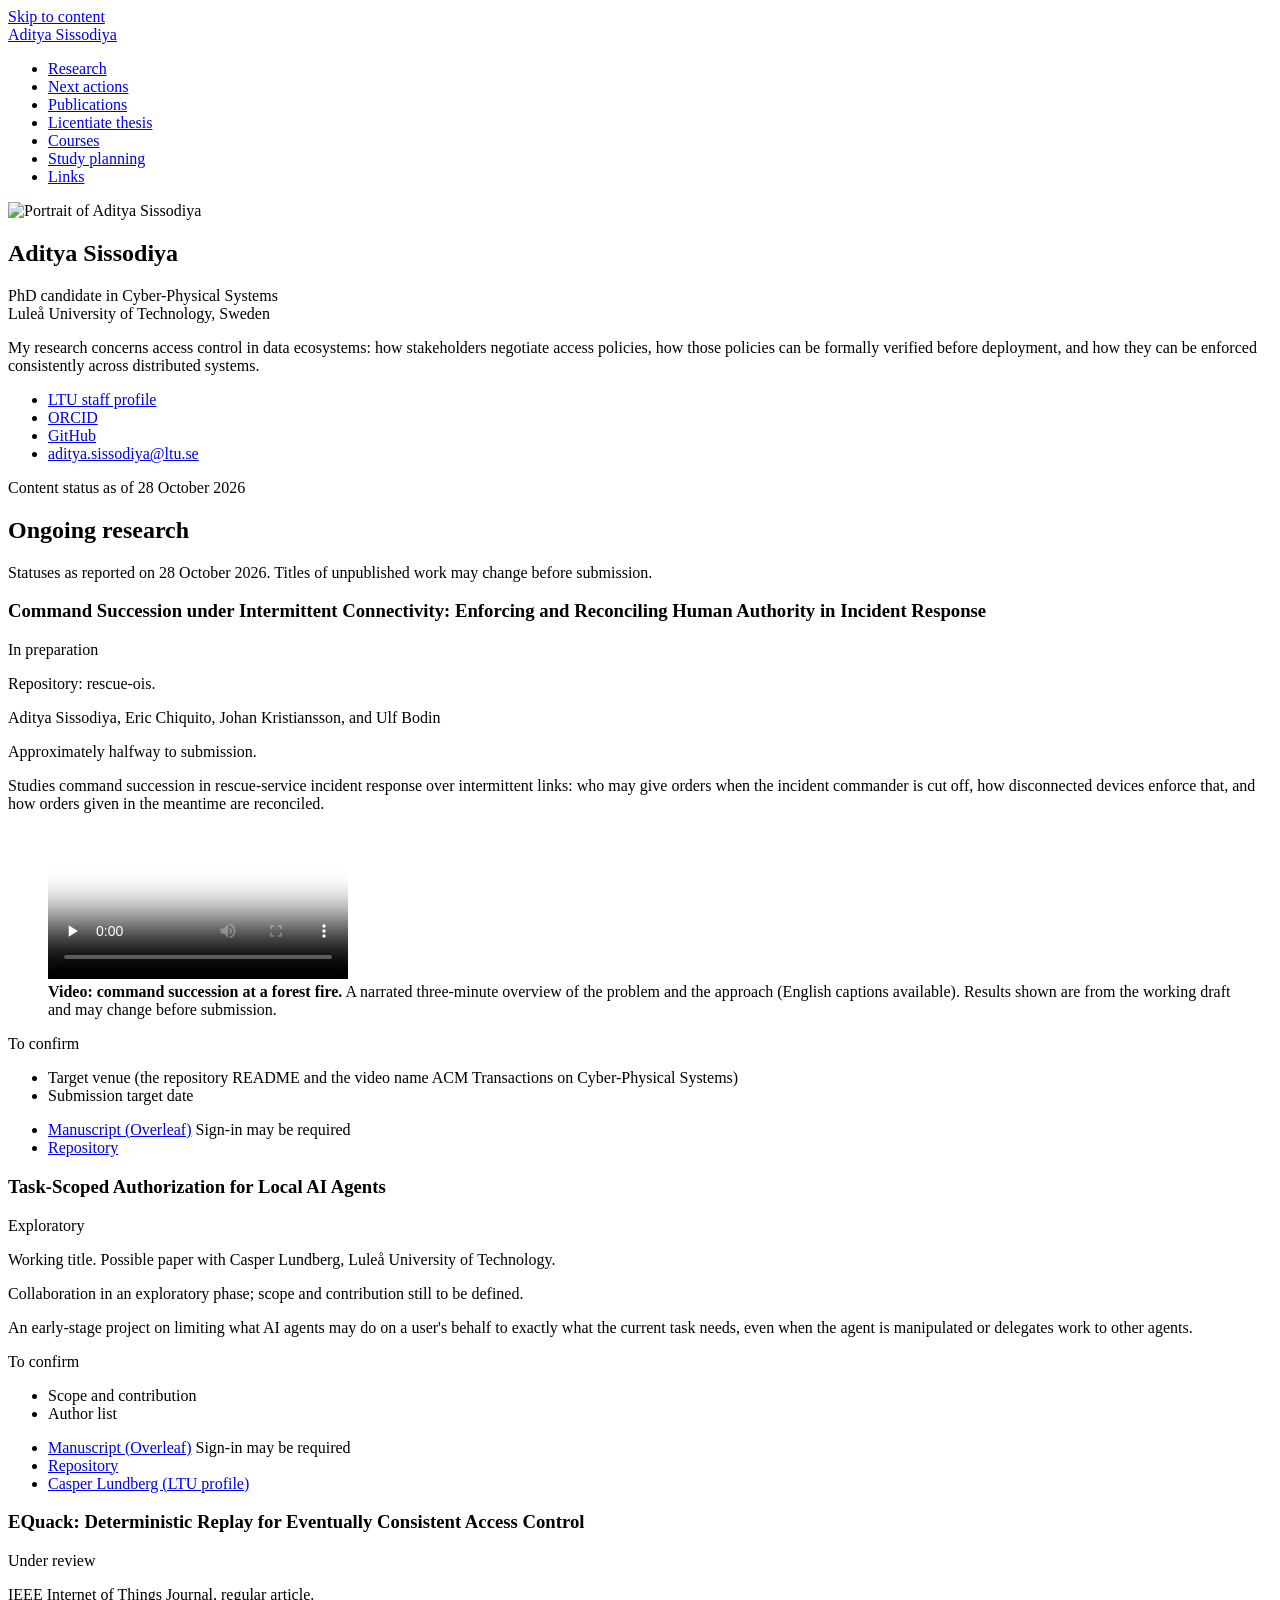
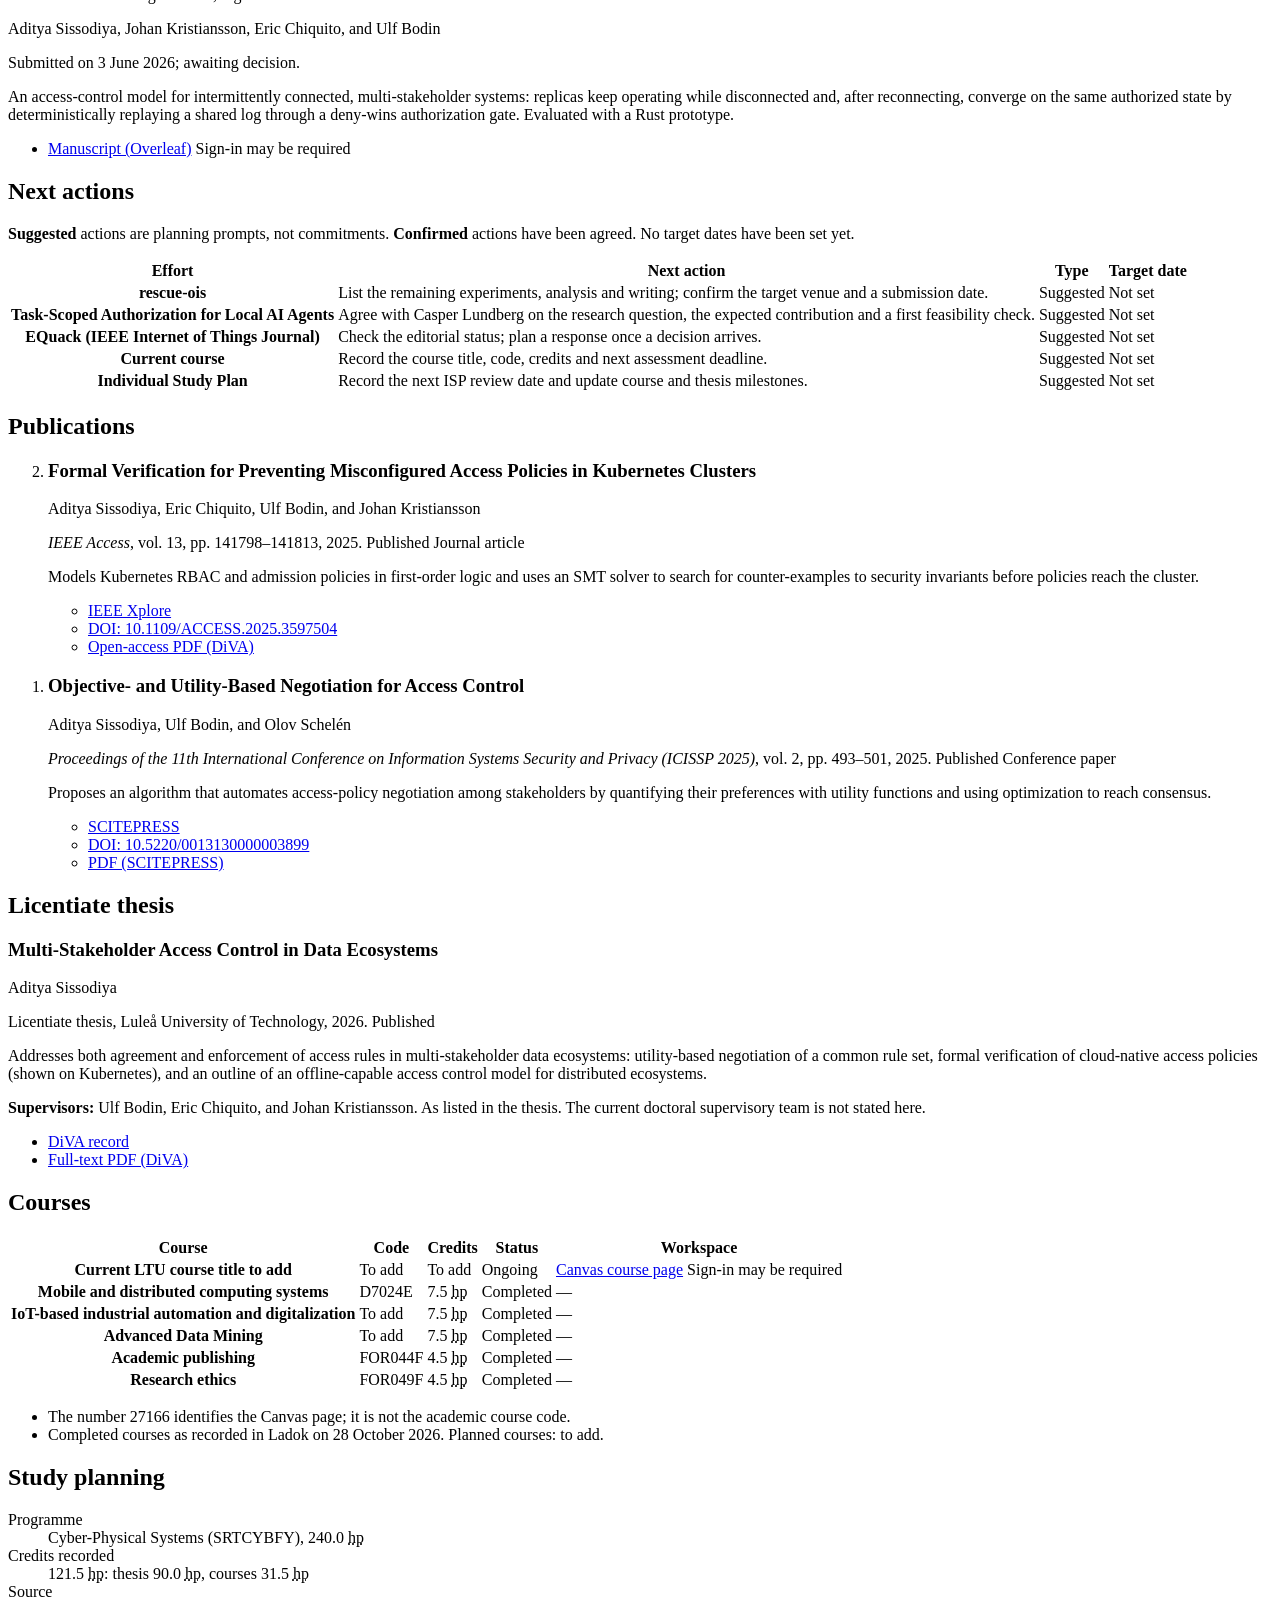
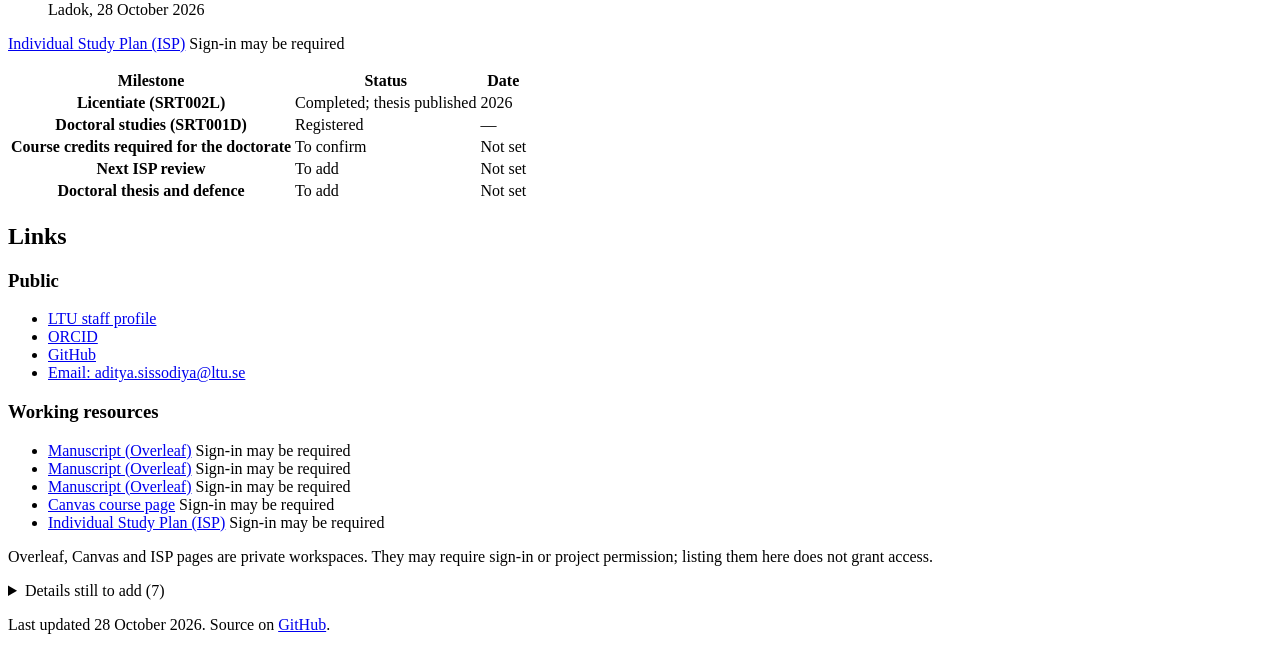
==== index.html @ c617146c "Deploy de7dc2c" ====
<!doctype html>
<html lang="en">
<head>
<meta charset="utf-8">
<meta name="viewport" content="width=device-width, initial-scale=1">
<title>Aditya Sissodiya</title>
<meta name="description" content="PhD research on access control in data ecosystems at Luleå University of Technology.">
<link rel="canonical" href="https://adityasissodiya.github.io/adityasissodiya/">
<meta property="og:title" content="Aditya Sissodiya">
<meta property="og:description" content="PhD research on access control in data ecosystems at Luleå University of Technology.">
<meta property="og:url" content="https://adityasissodiya.github.io/adityasissodiya/">
<meta property="og:type" content="profile">
<meta property="og:image" content="https://adityasissodiya.github.io/adityasissodiya/assets/aditya.jpg">
<link rel="icon" href="data:image/svg+xml,%3Csvg xmlns='http://www.w3.org/2000/svg' viewBox='0 0 32 32'%3E%3Crect width='32' height='32' rx='6' fill='%231f4e79'/%3E%3Ctext x='16' y='22' font-family='Georgia,serif' font-size='16' fill='white' text-anchor='middle'%3EAS%3C/text%3E%3C/svg%3E">
<link rel="stylesheet" href="/adityasissodiya/assets/style.css">
</head>
<body>
<a class="skip" href="#main">Skip to content</a>
<header class="site-header">
  <div class="wrap">
    <a class="brand" href="/adityasissodiya/">Aditya Sissodiya</a>
    <nav aria-label="Sections"><ul><li><a href="/adityasissodiya/#research">Research</a></li><li><a href="/adityasissodiya/#next-actions">Next actions</a></li><li><a href="/adityasissodiya/#publications">Publications</a></li><li><a href="/adityasissodiya/#thesis">Licentiate thesis</a></li><li><a href="/adityasissodiya/#courses">Courses</a></li><li><a href="/adityasissodiya/#study-planning">Study planning</a></li><li><a href="/adityasissodiya/#links">Links</a></li></ul></nav>
  </div>
</header>
<main id="main" class="wrap" tabindex="-1">

<section class="profile" aria-labelledby="name">
  <img class="portrait" src="/adityasissodiya/assets/aditya.jpg" alt="Portrait of Aditya Sissodiya" width="480" height="480">
  <div class="profile-text">
  <h1 id="name">Aditya Sissodiya</h1>
  <p class="role">PhD candidate in Cyber-Physical Systems<br>Luleå University of Technology, Sweden</p>
  <p class="lede">My research concerns access control in data ecosystems: how stakeholders negotiate access policies, how those policies can be formally verified before deployment, and how they can be enforced consistently across distributed systems.</p>
  <ul class="profile-links"><li><a href="https://www.ltu.se/en/staff/a/aditya-sissodiya" rel="noopener">LTU staff profile</a></li><li><a href="https://orcid.org/0009-0009-9695-2308" rel="noopener">ORCID</a></li><li><a href="https://github.com/adityasissodiya" rel="noopener">GitHub</a></li><li><a href="mailto:aditya.sissodiya@ltu.se">aditya.sissodiya@ltu.se</a></li></ul>
  <p class="updated">Content status as of <time datetime="2026-10-28">28 October 2026</time></p>
  </div>
</section>
<section id="research" aria-labelledby="research-h">
  <h2 id="research-h">Ongoing research</h2>
  <p class="section-note">Statuses as reported on 28 October 2026. Titles of unpublished work may change before submission.</p>
  <div class="cards">
  <article class="card card-wide">
    <div class="card-head">
      <h3>Command Succession under Intermittent Connectivity: Enforcing and Reconciling Human Authority in Incident Response</h3>
      <span class="status status-preparation">In preparation</span>
    </div>
    <p class="meta">Repository: rescue-ois.</p>
    <p class="authors">Aditya Sissodiya, Eric Chiquito, Johan Kristiansson, and Ulf Bodin</p>
    <p>Approximately halfway to submission.</p>
    <p>Studies command succession in rescue-service incident response over intermittent links: who may give orders when the incident commander is cut off, how disconnected devices enforce that, and how orders given in the meantime are reconciled.</p>
    
    <figure class="video">
      <video controls preload="none" playsinline poster="/adityasissodiya/assets/video/command-succession-poster.jpg" aria-label="Video: command succession at a forest fire">
        <source src="/adityasissodiya/assets/video/command-succession.mp4" type="video/mp4">
        <track kind="captions" src="/adityasissodiya/assets/video/command-succession.en.vtt" srclang="en" label="English">
        <a href="/adityasissodiya/assets/video/command-succession.mp4">Download the video (MP4)</a>
      </video>
      <figcaption><strong>Video: command succession at a forest fire.</strong> A narrated three-minute overview of the problem and the approach (English captions available). Results shown are from the working draft and may change before submission.</figcaption>
    </figure>
    <div class="to-confirm"><p class="small-heading">To confirm</p><ul><li>Target venue (the repository README and the video name ACM Transactions on Cyber-Physical Systems)</li><li>Submission target date</li></ul></div>
    <ul class="links"><li><a href="https://www.overleaf.com/project/6ae06464e4b8980fcb502764" rel="noopener">Manuscript (Overleaf)</a> <span class="access">Sign-in may be required</span></li><li><a href="https://github.com/adityasissodiya/rescue-ois" rel="noopener">Repository</a></li></ul>
  </article>
  <article class="card">
    <div class="card-head">
      <h3>Task-Scoped Authorization for Local AI Agents</h3>
      <span class="status status-exploratory">Exploratory</span>
    </div>
    <p class="meta">Working title. Possible paper with Casper Lundberg, Luleå University of Technology.</p>
    
    <p>Collaboration in an exploratory phase; scope and contribution still to be defined.</p>
    <p>An early-stage project on limiting what AI agents may do on a user&#x27;s behalf to exactly what the current task needs, even when the agent is manipulated or delegates work to other agents.</p>
    
    <div class="to-confirm"><p class="small-heading">To confirm</p><ul><li>Scope and contribution</li><li>Author list</li></ul></div>
    <ul class="links"><li><a href="https://www.overleaf.com/project/6ae21acd32ebf99439df3204" rel="noopener">Manuscript (Overleaf)</a> <span class="access">Sign-in may be required</span></li><li><a href="https://github.com/adityasissodiya/agentsAndAccessControl" rel="noopener">Repository</a></li><li><a href="https://www.ltu.se/en/staff/c/casper-lundberg" rel="noopener">Casper Lundberg (LTU profile)</a></li></ul>
  </article>
  <article class="card">
    <div class="card-head">
      <h3>EQuack: Deterministic Replay for Eventually Consistent Access Control</h3>
      <span class="status status-review">Under review</span>
    </div>
    <p class="meta">IEEE Internet of Things Journal, regular article.</p>
    <p class="authors">Aditya Sissodiya, Johan Kristiansson, Eric Chiquito, and Ulf Bodin</p>
    <p>Submitted on 3 June 2026; awaiting decision.</p>
    <p>An access-control model for intermittently connected, multi-stakeholder systems: replicas keep operating while disconnected and, after reconnecting, converge on the same authorized state by deterministically replaying a shared log through a deny-wins authorization gate. Evaluated with a Rust prototype.</p>
    
    
    <ul class="links"><li><a href="https://www.overleaf.com/project/69b3cbba0af437217d33f8dd" rel="noopener">Manuscript (Overleaf)</a> <span class="access">Sign-in may be required</span></li></ul>
  </article>
  </div>
</section>
<section id="next-actions" aria-labelledby="actions-h">
  <h2 id="actions-h">Next actions</h2>
  <p class="section-note"><strong>Suggested</strong> actions are planning prompts, not commitments. <strong>Confirmed</strong> actions have been agreed. No target dates have been set yet.</p>
  <div class="table-wrap">
  <table class="stack">
    <thead><tr><th scope="col">Effort</th><th scope="col">Next action</th><th scope="col">Type</th><th scope="col">Target date</th></tr></thead>
    <tbody>
      <tr>
        <th scope="row" data-label="Effort">rescue-ois</th>
        <td data-label="Next action">List the remaining experiments, analysis and writing; confirm the target venue and a submission date.</td>
        <td data-label="Type"><span class="kind kind-suggested">Suggested</span></td>
        <td data-label="Target date"><span class="unknown">Not set</span></td>
      </tr>
      <tr>
        <th scope="row" data-label="Effort">Task-Scoped Authorization for Local AI Agents</th>
        <td data-label="Next action">Agree with Casper Lundberg on the research question, the expected contribution and a first feasibility check.</td>
        <td data-label="Type"><span class="kind kind-suggested">Suggested</span></td>
        <td data-label="Target date"><span class="unknown">Not set</span></td>
      </tr>
      <tr>
        <th scope="row" data-label="Effort">EQuack (IEEE Internet of Things Journal)</th>
        <td data-label="Next action">Check the editorial status; plan a response once a decision arrives.</td>
        <td data-label="Type"><span class="kind kind-suggested">Suggested</span></td>
        <td data-label="Target date"><span class="unknown">Not set</span></td>
      </tr>
      <tr>
        <th scope="row" data-label="Effort">Current course</th>
        <td data-label="Next action">Record the course title, code, credits and next assessment deadline.</td>
        <td data-label="Type"><span class="kind kind-suggested">Suggested</span></td>
        <td data-label="Target date"><span class="unknown">Not set</span></td>
      </tr>
      <tr>
        <th scope="row" data-label="Effort">Individual Study Plan</th>
        <td data-label="Next action">Record the next ISP review date and update course and thesis milestones.</td>
        <td data-label="Type"><span class="kind kind-suggested">Suggested</span></td>
        <td data-label="Target date"><span class="unknown">Not set</span></td>
      </tr>
    </tbody>
  </table>
  </div>
</section>
<section id="publications" aria-labelledby="pubs-h">
  <h2 id="pubs-h">Publications</h2>
  <ol class="pubs" reversed>
  <li class="pub">
    <h3>Formal Verification for Preventing Misconfigured Access Policies in Kubernetes Clusters</h3>
    <p class="authors">Aditya Sissodiya, Eric Chiquito, Ulf Bodin, and Johan Kristiansson</p>
    <p class="venue"><cite>IEEE Access</cite>, vol. 13, pp. 141798–141813, 2025.
      <span class="status status-published">Published</span> <span class="meta">Journal article</span></p>
    <p>Models Kubernetes RBAC and admission policies in first-order logic and uses an SMT solver to search for counter-examples to security invariants before policies reach the cluster.</p>
    <ul class="links"><li><a href="https://ieeexplore.ieee.org/document/11122676" rel="noopener">IEEE Xplore</a></li><li><a href="https://doi.org/10.1109/ACCESS.2025.3597504" rel="noopener">DOI: 10.1109/ACCESS.2025.3597504</a></li><li><a href="https://ltu.diva-portal.org/smash/get/diva2%3A1991066/FULLTEXT01.pdf" rel="noopener">Open-access PDF (DiVA)</a></li></ul>
  </li>
  <li class="pub">
    <h3>Objective- and Utility-Based Negotiation for Access Control</h3>
    <p class="authors">Aditya Sissodiya, Ulf Bodin, and Olov Schelén</p>
    <p class="venue"><cite>Proceedings of the 11th International Conference on Information Systems Security and Privacy (ICISSP 2025)</cite>, vol. 2, pp. 493–501, 2025.
      <span class="status status-published">Published</span> <span class="meta">Conference paper</span></p>
    <p>Proposes an algorithm that automates access-policy negotiation among stakeholders by quantifying their preferences with utility functions and using optimization to reach consensus.</p>
    <ul class="links"><li><a href="https://www.scitepress.org/Link.aspx?doi=10.5220/0013130000003899" rel="noopener">SCITEPRESS</a></li><li><a href="https://doi.org/10.5220/0013130000003899" rel="noopener">DOI: 10.5220/0013130000003899</a></li><li><a href="https://www.scitepress.org/Papers/2025/131300/131300.pdf" rel="noopener">PDF (SCITEPRESS)</a></li></ul>
  </li>
  </ol>
</section>
<section id="thesis" aria-labelledby="thesis-h">
  <h2 id="thesis-h">Licentiate thesis</h2>
  <article class="pub">
    <h3>Multi-Stakeholder Access Control in Data Ecosystems</h3>
    <p class="authors">Aditya Sissodiya</p>
    <p class="venue">Licentiate thesis, Luleå University of Technology, 2026.
      <span class="status status-published">Published</span></p>
    <p>Addresses both agreement and enforcement of access rules in multi-stakeholder data ecosystems: utility-based negotiation of a common rule set, formal verification of cloud-native access policies (shown on Kubernetes), and an outline of an offline-capable access control model for distributed ecosystems.</p>
    <p><strong>Supervisors:</strong> Ulf Bodin, Eric Chiquito, and Johan Kristiansson. <span class="meta">As listed in the thesis. The current doctoral supervisory team is not stated here.</span></p>
    <ul class="links"><li><a href="https://ltu.diva-portal.org/smash/record.jsf?pid=diva2%3A2020653" rel="noopener">DiVA record</a></li><li><a href="https://ltu.diva-portal.org/smash/get/diva2%3A2020653/FULLTEXT01.pdf" rel="noopener">Full-text PDF (DiVA)</a></li></ul>
  </article>
</section>
<section id="courses" aria-labelledby="courses-h">
  <h2 id="courses-h">Courses</h2>
  <div class="table-wrap">
  <table class="stack">
    <thead><tr><th scope="col">Course</th><th scope="col">Code</th><th scope="col">Credits</th><th scope="col">Status</th><th scope="col">Workspace</th></tr></thead>
    <tbody>
      <tr>
        <th scope="row" data-label="Course">Current LTU course <span class="unknown">title to add</span></th>
        <td data-label="Code"><span class="unknown">To add</span></td>
        <td data-label="Credits"><span class="unknown">To add</span></td>
        <td data-label="Status"><span class="status status-ongoing">Ongoing</span></td>
        <td data-label="Workspace"><a href="https://canvas.ltu.se/courses/27166" rel="noopener">Canvas course page</a> <span class="access">Sign-in may be required</span></td>
      </tr>
      <tr>
        <th scope="row" data-label="Course">Mobile and distributed computing systems</th>
        <td data-label="Code">D7024E</td>
        <td data-label="Credits">7.5&nbsp;<abbr title="higher education credits (1 hp = 1 ECTS credit)">hp</abbr></td>
        <td data-label="Status"><span class="status status-completed">Completed</span></td>
        <td data-label="Workspace" class="empty"><span class="meta">—</span></td>
      </tr>
      <tr>
        <th scope="row" data-label="Course">IoT-based industrial automation and digitalization</th>
        <td data-label="Code"><span class="unknown">To add</span></td>
        <td data-label="Credits">7.5&nbsp;<abbr title="higher education credits (1 hp = 1 ECTS credit)">hp</abbr></td>
        <td data-label="Status"><span class="status status-completed">Completed</span></td>
        <td data-label="Workspace" class="empty"><span class="meta">—</span></td>
      </tr>
      <tr>
        <th scope="row" data-label="Course">Advanced Data Mining</th>
        <td data-label="Code"><span class="unknown">To add</span></td>
        <td data-label="Credits">7.5&nbsp;<abbr title="higher education credits (1 hp = 1 ECTS credit)">hp</abbr></td>
        <td data-label="Status"><span class="status status-completed">Completed</span></td>
        <td data-label="Workspace" class="empty"><span class="meta">—</span></td>
      </tr>
      <tr>
        <th scope="row" data-label="Course">Academic publishing</th>
        <td data-label="Code">FOR044F</td>
        <td data-label="Credits">4.5&nbsp;<abbr title="higher education credits (1 hp = 1 ECTS credit)">hp</abbr></td>
        <td data-label="Status"><span class="status status-completed">Completed</span></td>
        <td data-label="Workspace" class="empty"><span class="meta">—</span></td>
      </tr>
      <tr>
        <th scope="row" data-label="Course">Research ethics</th>
        <td data-label="Code">FOR049F</td>
        <td data-label="Credits">4.5&nbsp;<abbr title="higher education credits (1 hp = 1 ECTS credit)">hp</abbr></td>
        <td data-label="Status"><span class="status status-completed">Completed</span></td>
        <td data-label="Workspace" class="empty"><span class="meta">—</span></td>
      </tr>
    </tbody>
  </table>
  </div>
  <ul class="notes"><li>The number 27166 identifies the Canvas page; it is not the academic course code.</li><li>Completed courses as recorded in Ladok on 28 October 2026. Planned courses: to add.</li></ul>
</section>
<section id="study-planning" aria-labelledby="study-h">
  <h2 id="study-h">Study planning</h2>
  <dl class="facts">
    <div><dt>Programme</dt><dd>Cyber-Physical Systems (SRTCYBFY), 240.0&nbsp;<abbr title="higher education credits (1 hp = 1 ECTS credit)">hp</abbr></dd></div>
    <div><dt>Credits recorded</dt><dd>121.5&nbsp;<abbr title="higher education credits (1 hp = 1 ECTS credit)">hp</abbr>: thesis 90.0&nbsp;<abbr title="higher education credits (1 hp = 1 ECTS credit)">hp</abbr>, courses 31.5&nbsp;<abbr title="higher education credits (1 hp = 1 ECTS credit)">hp</abbr></dd></div>
    <div><dt>Source</dt><dd>Ladok, 28 October 2026</dd></div>
  </dl>
  <p><a href="https://ltu-isp.ltu.se/isp/studyplan/studyPlan?i=10624" rel="noopener">Individual Study Plan (ISP)</a> <span class="access">Sign-in may be required</span></p>
  <div class="table-wrap">
  <table class="stack">
    <thead><tr><th scope="col">Milestone</th><th scope="col">Status</th><th scope="col">Date</th></tr></thead>
    <tbody>
      <tr>
        <th scope="row" data-label="Milestone">Licentiate (SRT002L)</th>
        <td data-label="Status">Completed; thesis published</td>
        <td data-label="Date">2026</td>
      </tr>
      <tr>
        <th scope="row" data-label="Milestone">Doctoral studies (SRT001D)</th>
        <td data-label="Status">Registered</td>
        <td data-label="Date"><span class="meta">—</span></td>
      </tr>
      <tr>
        <th scope="row" data-label="Milestone">Course credits required for the doctorate</th>
        <td data-label="Status"><span class="unknown">To confirm</span></td>
        <td data-label="Date"><span class="unknown">Not set</span></td>
      </tr>
      <tr>
        <th scope="row" data-label="Milestone">Next ISP review</th>
        <td data-label="Status"><span class="unknown">To add</span></td>
        <td data-label="Date"><span class="unknown">Not set</span></td>
      </tr>
      <tr>
        <th scope="row" data-label="Milestone">Doctoral thesis and defence</th>
        <td data-label="Status"><span class="unknown">To add</span></td>
        <td data-label="Date"><span class="unknown">Not set</span></td>
      </tr>
    </tbody>
  </table>
  </div>
</section>
<section id="links" aria-labelledby="links-h">
  <h2 id="links-h">Links</h2>
  <div class="two-col">
    <div>
      <h3>Public</h3>
      <ul class="links vertical"><li><a href="https://www.ltu.se/en/staff/a/aditya-sissodiya" rel="noopener">LTU staff profile</a></li><li><a href="https://orcid.org/0009-0009-9695-2308" rel="noopener">ORCID</a></li><li><a href="https://github.com/adityasissodiya" rel="noopener">GitHub</a></li><li><a href="mailto:aditya.sissodiya@ltu.se">Email: aditya.sissodiya@ltu.se</a></li></ul>
    </div>
    <div>
      <h3>Working resources</h3>
      <ul class="links vertical"><li><a href="https://www.overleaf.com/project/6ae06464e4b8980fcb502764" rel="noopener">Manuscript (Overleaf)</a> <span class="access">Sign-in may be required</span></li><li><a href="https://www.overleaf.com/project/6ae21acd32ebf99439df3204" rel="noopener">Manuscript (Overleaf)</a> <span class="access">Sign-in may be required</span></li><li><a href="https://www.overleaf.com/project/69b3cbba0af437217d33f8dd" rel="noopener">Manuscript (Overleaf)</a> <span class="access">Sign-in may be required</span></li><li><a href="https://canvas.ltu.se/courses/27166" rel="noopener">Canvas course page</a> <span class="access">Sign-in may be required</span></li><li><a href="https://ltu-isp.ltu.se/isp/studyplan/studyPlan?i=10624" rel="noopener">Individual Study Plan (ISP)</a> <span class="access">Sign-in may be required</span></li></ul>
      <p class="meta">Overleaf, Canvas and ISP pages are private workspaces. They may require sign-in or project permission; listing them here does not grant access.</p>
    </div>
  </div>
</section>
<details class="todo">
  <summary>Details still to add (7)</summary>
  <ul><li>Target venue and submission date for rescue-ois</li><li>Agreed scope and author list of the Task-Scoped Authorization paper</li><li>Current course: title, official code, credits, period and assessment deadlines</li><li>Course codes for IoT-based industrial automation and digitalization, and Advanced Data Mining</li><li>Planned courses, and the course credits required for the doctorate</li><li>Current doctoral supervisory team</li><li>Next ISP review date and doctoral thesis milestones</li></ul>
</details>
</main>
<footer class="site-footer">
  <div class="wrap">
    <p>Last updated <time datetime="2026-10-28">28 October 2026</time>.
    Source on <a href="https://github.com/adityasissodiya/adityasissodiya">GitHub</a>.</p>
  </div>
</footer>
</body>
</html>
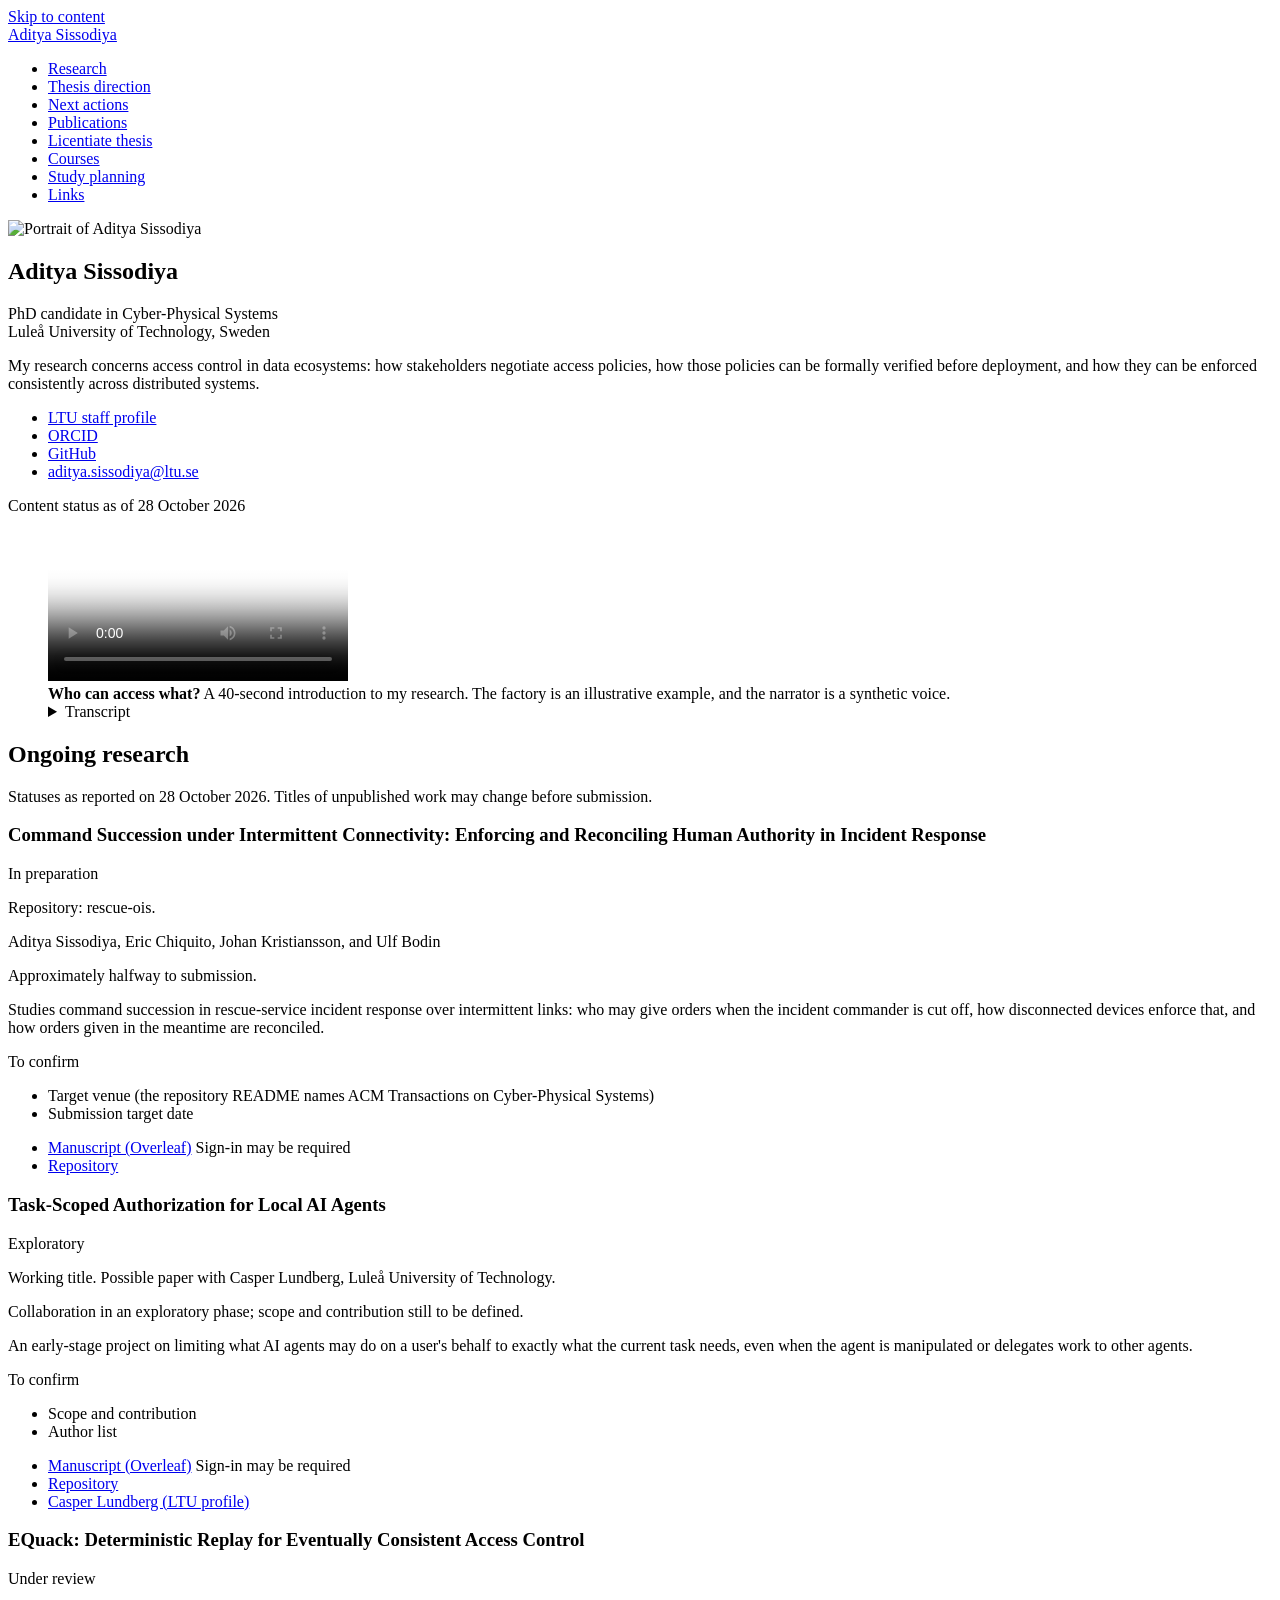
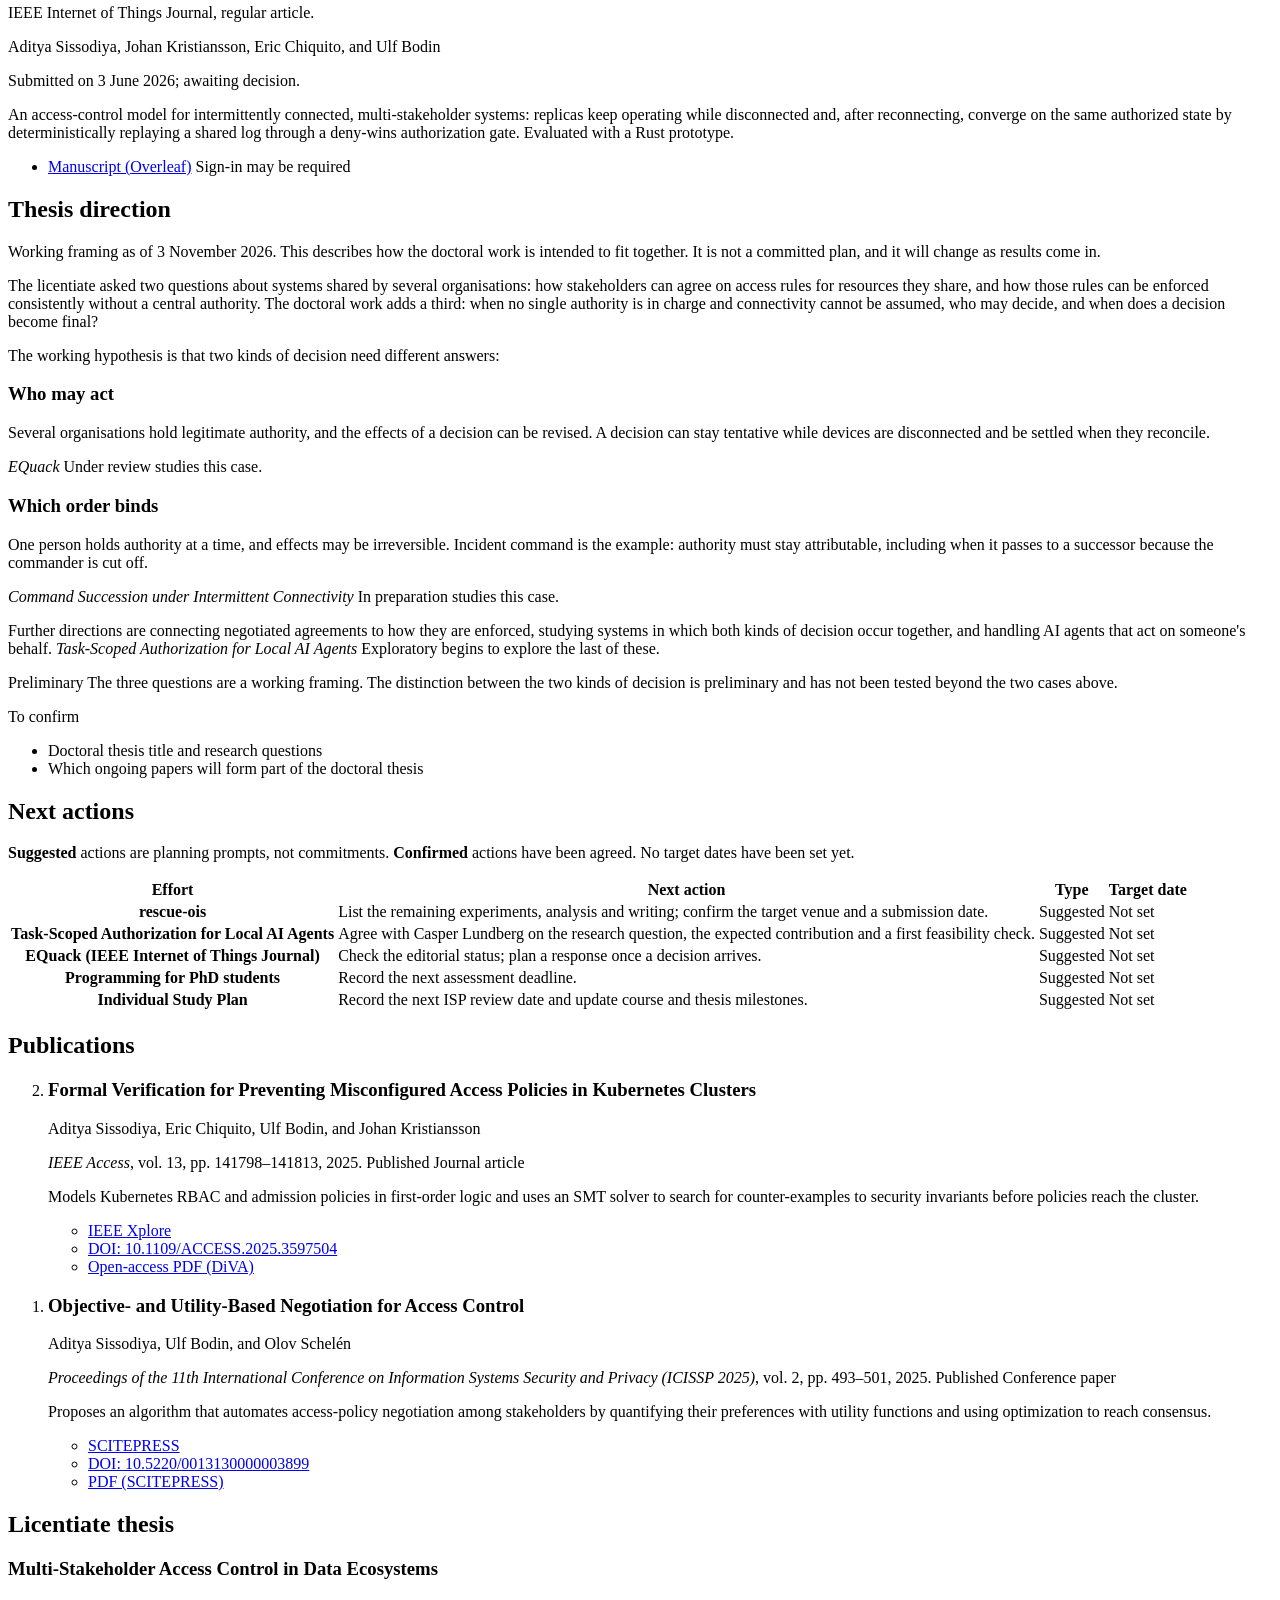
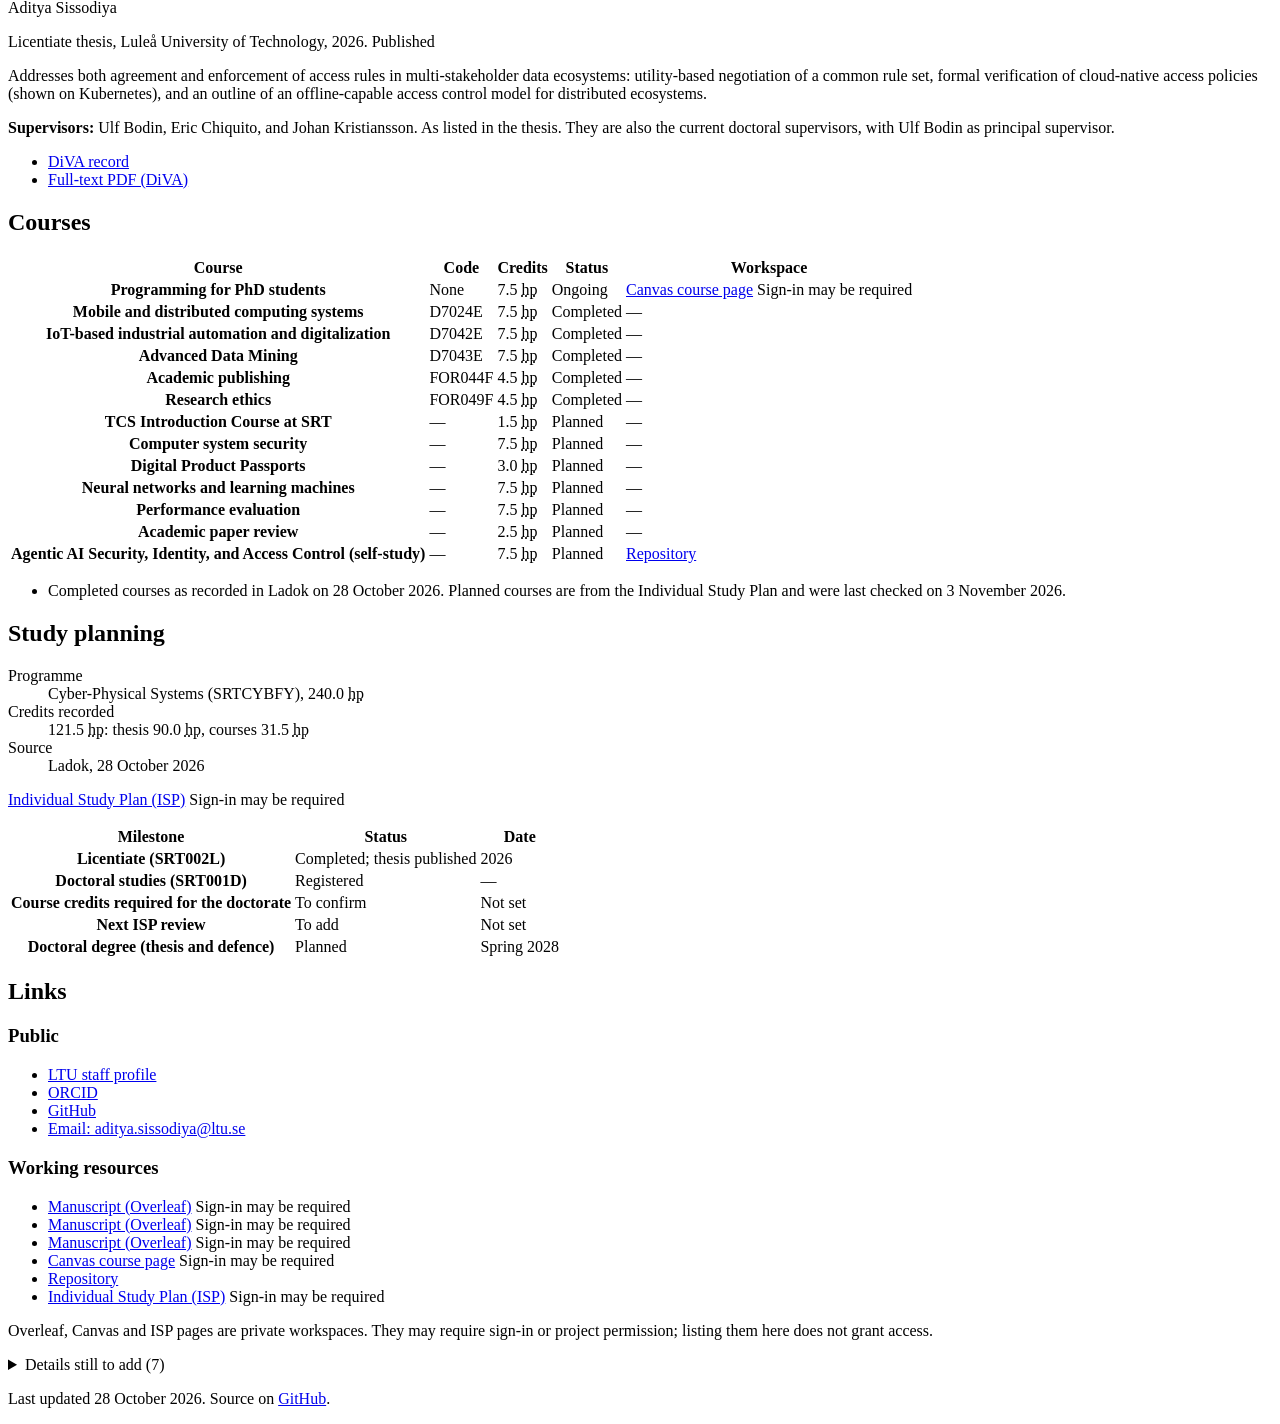
==== commit 1c6d0fb0: "Deploy d5b9ecc" ====
--- a/index.html
+++ b/index.html
@@ -19,12 +19,12 @@
 <header class="site-header">
   <div class="wrap">
     <a class="brand" href="/adityasissodiya/">Aditya Sissodiya</a>
-    <nav aria-label="Sections"><ul><li><a href="/adityasissodiya/#research">Research</a></li><li><a href="/adityasissodiya/#next-actions">Next actions</a></li><li><a href="/adityasissodiya/#publications">Publications</a></li><li><a href="/adityasissodiya/#thesis">Licentiate thesis</a></li><li><a href="/adityasissodiya/#courses">Courses</a></li><li><a href="/adityasissodiya/#study-planning">Study planning</a></li><li><a href="/adityasissodiya/#links">Links</a></li></ul></nav>
+    <nav aria-label="Sections"><ul><li><a href="/adityasissodiya/#research">Research</a></li><li><a href="/adityasissodiya/#thesis-direction">Thesis direction</a></li><li><a href="/adityasissodiya/#next-actions">Next actions</a></li><li><a href="/adityasissodiya/#publications">Publications</a></li><li><a href="/adityasissodiya/#thesis">Licentiate thesis</a></li><li><a href="/adityasissodiya/#courses">Courses</a></li><li><a href="/adityasissodiya/#study-planning">Study planning</a></li><li><a href="/adityasissodiya/#links">Links</a></li></ul></nav>
   </div>
 </header>
 <main id="main" class="wrap" tabindex="-1">
 
-<section class="profile" aria-labelledby="name">
+<section class="profile has-video" aria-labelledby="name">
   <img class="portrait" src="/adityasissodiya/assets/aditya.jpg" alt="Portrait of Aditya Sissodiya" width="480" height="480">
   <div class="profile-text">
   <h1 id="name">Aditya Sissodiya</h1>
@@ -33,12 +33,21 @@
   <ul class="profile-links"><li><a href="https://www.ltu.se/en/staff/a/aditya-sissodiya" rel="noopener">LTU staff profile</a></li><li><a href="https://orcid.org/0009-0009-9695-2308" rel="noopener">ORCID</a></li><li><a href="https://github.com/adityasissodiya" rel="noopener">GitHub</a></li><li><a href="mailto:aditya.sissodiya@ltu.se">aditya.sissodiya@ltu.se</a></li></ul>
   <p class="updated">Content status as of <time datetime="2026-10-28">28 October 2026</time></p>
   </div>
+  
+    <figure class="video">
+      <video controls preload="metadata" playsinline poster="/adityasissodiya/assets/video/site-landing-poster.jpg" aria-label="Who can access what?">
+        <source src="/adityasissodiya/assets/video/site-landing.mp4" type="video/mp4">
+        
+        <a href="/adityasissodiya/assets/video/site-landing.mp4">Download the video (MP4)</a>
+      </video>
+      <figcaption><strong>Who can access what?</strong> A 40-second introduction to my research. The factory is an illustrative example, and the narrator is a synthetic voice.<details><summary>Transcript</summary><p>Three companies share one machine&#x27;s data. Who can access what? A factory, a supplier and a maintenance firm must each agree. So they negotiate. Software scores what each wants and looks for a rule all three accept. But agreed does not mean safe. So verify it. Before it goes live, software searches for a way to break it. Then enforce it: now the computers must agree too. Some go offline and fall behind, but all must reach the same answer. Otherwise, one says yes and another says no. Negotiate the rule. Verify it. Enforce it the same way everywhere. That is access control in data ecosystems: who can access what, and how to keep it that way.</p></details></figcaption>
+    </figure>
 </section>
 <section id="research" aria-labelledby="research-h">
   <h2 id="research-h">Ongoing research</h2>
   <p class="section-note">Statuses as reported on 28 October 2026. Titles of unpublished work may change before submission.</p>
   <div class="cards">
-  <article class="card card-wide">
+  <article class="card">
     <div class="card-head">
       <h3>Command Succession under Intermittent Connectivity: Enforcing and Reconciling Human Authority in Incident Response</h3>
       <span class="status status-preparation">In preparation</span>
@@ -48,15 +57,7 @@
     <p>Approximately halfway to submission.</p>
     <p>Studies command succession in rescue-service incident response over intermittent links: who may give orders when the incident commander is cut off, how disconnected devices enforce that, and how orders given in the meantime are reconciled.</p>
     
-    <figure class="video">
-      <video controls preload="none" playsinline poster="/adityasissodiya/assets/video/command-succession-poster.jpg" aria-label="Video: command succession at a forest fire">
-        <source src="/adityasissodiya/assets/video/command-succession.mp4" type="video/mp4">
-        <track kind="captions" src="/adityasissodiya/assets/video/command-succession.en.vtt" srclang="en" label="English">
-        <a href="/adityasissodiya/assets/video/command-succession.mp4">Download the video (MP4)</a>
-      </video>
-      <figcaption><strong>Video: command succession at a forest fire.</strong> A narrated three-minute overview of the problem and the approach (English captions available). Results shown are from the working draft and may change before submission.</figcaption>
-    </figure>
-    <div class="to-confirm"><p class="small-heading">To confirm</p><ul><li>Target venue (the repository README and the video name ACM Transactions on Cyber-Physical Systems)</li><li>Submission target date</li></ul></div>
+    <div class="to-confirm"><p class="small-heading">To confirm</p><ul><li>Target venue (the repository README names ACM Transactions on Cyber-Physical Systems)</li><li>Submission target date</li></ul></div>
     <ul class="links"><li><a href="https://www.overleaf.com/project/6ae06464e4b8980fcb502764" rel="noopener">Manuscript (Overleaf)</a> <span class="access">Sign-in may be required</span></li><li><a href="https://github.com/adityasissodiya/rescue-ois" rel="noopener">Repository</a></li></ul>
   </article>
   <article class="card">
@@ -87,6 +88,27 @@
   </article>
   </div>
 </section>
+<section id="thesis-direction" class="direction" aria-labelledby="direction-h">
+  <h2 id="direction-h">Thesis direction</h2>
+  <p class="section-note">Working framing as of <time datetime="2026-11-03">3 November 2026</time>. This describes how the doctoral work is intended to fit together. It is not a committed plan, and it will change as results come in.</p>
+  <p>The licentiate asked two questions about systems shared by several organisations: how stakeholders can agree on access rules for resources they share, and how those rules can be enforced consistently without a central authority. The doctoral work adds a third: when no single authority is in charge and connectivity cannot be assumed, who may decide, and when does a decision become final?</p>
+  <p>The working hypothesis is that two kinds of decision need different answers:</p>
+  <div class="cards">
+    <article class="card">
+      <h3>Who may act</h3>
+      <p>Several organisations hold legitimate authority, and the effects of a decision can be revised. A decision can stay tentative while devices are disconnected and be settled when they reconcile.</p>
+      <p class="paper"><cite>EQuack</cite> <span class="status status-review">Under review</span> studies this case.</p>
+    </article>
+    <article class="card">
+      <h3>Which order binds</h3>
+      <p>One person holds authority at a time, and effects may be irreversible. Incident command is the example: authority must stay attributable, including when it passes to a successor because the commander is cut off.</p>
+      <p class="paper"><cite>Command Succession under Intermittent Connectivity</cite> <span class="status status-preparation">In preparation</span> studies this case.</p>
+    </article>
+  </div>
+  <p>Further directions are connecting negotiated agreements to how they are enforced, studying systems in which both kinds of decision occur together, and handling AI agents that act on someone&#x27;s behalf. <cite>Task-Scoped Authorization for Local AI Agents</cite> <span class="status status-exploratory">Exploratory</span> begins to explore the last of these.</p>
+  <p><span class="status status-exploratory">Preliminary</span> The three questions are a working framing. The distinction between the two kinds of decision is preliminary and has not been tested beyond the two cases above.</p>
+  <div class="to-confirm"><p class="small-heading">To confirm</p><ul><li>Doctoral thesis title and research questions</li><li>Which ongoing papers will form part of the doctoral thesis</li></ul></div>
+</section>
 <section id="next-actions" aria-labelledby="actions-h">
   <h2 id="actions-h">Next actions</h2>
   <p class="section-note"><strong>Suggested</strong> actions are planning prompts, not commitments. <strong>Confirmed</strong> actions have been agreed. No target dates have been set yet.</p>
@@ -113,8 +135,8 @@
         <td data-label="Target date"><span class="unknown">Not set</span></td>
       </tr>
       <tr>
-        <th scope="row" data-label="Effort">Current course</th>
-        <td data-label="Next action">Record the course title, code, credits and next assessment deadline.</td>
+        <th scope="row" data-label="Effort">Programming for PhD students</th>
+        <td data-label="Next action">Record the next assessment deadline.</td>
         <td data-label="Type"><span class="kind kind-suggested">Suggested</span></td>
         <td data-label="Target date"><span class="unknown">Not set</span></td>
       </tr>
@@ -157,7 +179,7 @@
     <p class="venue">Licentiate thesis, Luleå University of Technology, 2026.
       <span class="status status-published">Published</span></p>
     <p>Addresses both agreement and enforcement of access rules in multi-stakeholder data ecosystems: utility-based negotiation of a common rule set, formal verification of cloud-native access policies (shown on Kubernetes), and an outline of an offline-capable access control model for distributed ecosystems.</p>
-    <p><strong>Supervisors:</strong> Ulf Bodin, Eric Chiquito, and Johan Kristiansson. <span class="meta">As listed in the thesis. The current doctoral supervisory team is not stated here.</span></p>
+    <p><strong>Supervisors:</strong> Ulf Bodin, Eric Chiquito, and Johan Kristiansson. <span class="meta">As listed in the thesis. They are also the current doctoral supervisors, with Ulf Bodin as principal supervisor.</span></p>
     <ul class="links"><li><a href="https://ltu.diva-portal.org/smash/record.jsf?pid=diva2%3A2020653" rel="noopener">DiVA record</a></li><li><a href="https://ltu.diva-portal.org/smash/get/diva2%3A2020653/FULLTEXT01.pdf" rel="noopener">Full-text PDF (DiVA)</a></li></ul>
   </article>
 </section>
@@ -168,9 +190,9 @@
     <thead><tr><th scope="col">Course</th><th scope="col">Code</th><th scope="col">Credits</th><th scope="col">Status</th><th scope="col">Workspace</th></tr></thead>
     <tbody>
       <tr>
-        <th scope="row" data-label="Course">Current LTU course <span class="unknown">title to add</span></th>
-        <td data-label="Code"><span class="unknown">To add</span></td>
-        <td data-label="Credits"><span class="unknown">To add</span></td>
+        <th scope="row" data-label="Course">Programming for PhD students</th>
+        <td data-label="Code">None</td>
+        <td data-label="Credits">7.5&nbsp;<abbr title="higher education credits (1 hp = 1 ECTS credit)">hp</abbr></td>
         <td data-label="Status"><span class="status status-ongoing">Ongoing</span></td>
         <td data-label="Workspace"><a href="https://canvas.ltu.se/courses/27166" rel="noopener">Canvas course page</a> <span class="access">Sign-in may be required</span></td>
       </tr>
@@ -183,14 +205,14 @@
       </tr>
       <tr>
         <th scope="row" data-label="Course">IoT-based industrial automation and digitalization</th>
-        <td data-label="Code"><span class="unknown">To add</span></td>
+        <td data-label="Code">D7042E</td>
         <td data-label="Credits">7.5&nbsp;<abbr title="higher education credits (1 hp = 1 ECTS credit)">hp</abbr></td>
         <td data-label="Status"><span class="status status-completed">Completed</span></td>
         <td data-label="Workspace" class="empty"><span class="meta">—</span></td>
       </tr>
       <tr>
         <th scope="row" data-label="Course">Advanced Data Mining</th>
-        <td data-label="Code"><span class="unknown">To add</span></td>
+        <td data-label="Code">D7043E</td>
         <td data-label="Credits">7.5&nbsp;<abbr title="higher education credits (1 hp = 1 ECTS credit)">hp</abbr></td>
         <td data-label="Status"><span class="status status-completed">Completed</span></td>
         <td data-label="Workspace" class="empty"><span class="meta">—</span></td>
@@ -209,10 +231,59 @@
         <td data-label="Status"><span class="status status-completed">Completed</span></td>
         <td data-label="Workspace" class="empty"><span class="meta">—</span></td>
       </tr>
+      <tr>
+        <th scope="row" data-label="Course">TCS Introduction Course at SRT</th>
+        <td data-label="Code" class="empty"><span class="meta">—</span></td>
+        <td data-label="Credits">1.5&nbsp;<abbr title="higher education credits (1 hp = 1 ECTS credit)">hp</abbr></td>
+        <td data-label="Status"><span class="status status-todo">Planned</span></td>
+        <td data-label="Workspace" class="empty"><span class="meta">—</span></td>
+      </tr>
+      <tr>
+        <th scope="row" data-label="Course">Computer system security</th>
+        <td data-label="Code" class="empty"><span class="meta">—</span></td>
+        <td data-label="Credits">7.5&nbsp;<abbr title="higher education credits (1 hp = 1 ECTS credit)">hp</abbr></td>
+        <td data-label="Status"><span class="status status-todo">Planned</span></td>
+        <td data-label="Workspace" class="empty"><span class="meta">—</span></td>
+      </tr>
+      <tr>
+        <th scope="row" data-label="Course">Digital Product Passports</th>
+        <td data-label="Code" class="empty"><span class="meta">—</span></td>
+        <td data-label="Credits">3.0&nbsp;<abbr title="higher education credits (1 hp = 1 ECTS credit)">hp</abbr></td>
+        <td data-label="Status"><span class="status status-todo">Planned</span></td>
+        <td data-label="Workspace" class="empty"><span class="meta">—</span></td>
+      </tr>
+      <tr>
+        <th scope="row" data-label="Course">Neural networks and learning machines</th>
+        <td data-label="Code" class="empty"><span class="meta">—</span></td>
+        <td data-label="Credits">7.5&nbsp;<abbr title="higher education credits (1 hp = 1 ECTS credit)">hp</abbr></td>
+        <td data-label="Status"><span class="status status-todo">Planned</span></td>
+        <td data-label="Workspace" class="empty"><span class="meta">—</span></td>
+      </tr>
+      <tr>
+        <th scope="row" data-label="Course">Performance evaluation</th>
+        <td data-label="Code" class="empty"><span class="meta">—</span></td>
+        <td data-label="Credits">7.5&nbsp;<abbr title="higher education credits (1 hp = 1 ECTS credit)">hp</abbr></td>
+        <td data-label="Status"><span class="status status-todo">Planned</span></td>
+        <td data-label="Workspace" class="empty"><span class="meta">—</span></td>
+      </tr>
+      <tr>
+        <th scope="row" data-label="Course">Academic paper review</th>
+        <td data-label="Code" class="empty"><span class="meta">—</span></td>
+        <td data-label="Credits">2.5&nbsp;<abbr title="higher education credits (1 hp = 1 ECTS credit)">hp</abbr></td>
+        <td data-label="Status"><span class="status status-todo">Planned</span></td>
+        <td data-label="Workspace" class="empty"><span class="meta">—</span></td>
+      </tr>
+      <tr>
+        <th scope="row" data-label="Course">Agentic AI Security, Identity, and Access Control (self-study)</th>
+        <td data-label="Code" class="empty"><span class="meta">—</span></td>
+        <td data-label="Credits">7.5&nbsp;<abbr title="higher education credits (1 hp = 1 ECTS credit)">hp</abbr></td>
+        <td data-label="Status"><span class="status status-todo">Planned</span></td>
+        <td data-label="Workspace"><a href="https://github.com/adityasissodiya/self-ml-course" rel="noopener">Repository</a></td>
+      </tr>
     </tbody>
   </table>
   </div>
-  <ul class="notes"><li>The number 27166 identifies the Canvas page; it is not the academic course code.</li><li>Completed courses as recorded in Ladok on 28 October 2026. Planned courses: to add.</li></ul>
+  <ul class="notes"><li>Completed courses as recorded in Ladok on 28 October 2026. Planned courses are from the Individual Study Plan and were last checked on 3 November 2026.</li></ul>
 </section>
 <section id="study-planning" aria-labelledby="study-h">
   <h2 id="study-h">Study planning</h2>
@@ -247,9 +318,9 @@
         <td data-label="Date"><span class="unknown">Not set</span></td>
       </tr>
       <tr>
-        <th scope="row" data-label="Milestone">Doctoral thesis and defence</th>
-        <td data-label="Status"><span class="unknown">To add</span></td>
-        <td data-label="Date"><span class="unknown">Not set</span></td>
+        <th scope="row" data-label="Milestone">Doctoral degree (thesis and defence)</th>
+        <td data-label="Status">Planned</td>
+        <td data-label="Date">Spring 2028</td>
       </tr>
     </tbody>
   </table>
@@ -264,14 +335,14 @@
     </div>
     <div>
       <h3>Working resources</h3>
-      <ul class="links vertical"><li><a href="https://www.overleaf.com/project/6ae06464e4b8980fcb502764" rel="noopener">Manuscript (Overleaf)</a> <span class="access">Sign-in may be required</span></li><li><a href="https://www.overleaf.com/project/6ae21acd32ebf99439df3204" rel="noopener">Manuscript (Overleaf)</a> <span class="access">Sign-in may be required</span></li><li><a href="https://www.overleaf.com/project/69b3cbba0af437217d33f8dd" rel="noopener">Manuscript (Overleaf)</a> <span class="access">Sign-in may be required</span></li><li><a href="https://canvas.ltu.se/courses/27166" rel="noopener">Canvas course page</a> <span class="access">Sign-in may be required</span></li><li><a href="https://ltu-isp.ltu.se/isp/studyplan/studyPlan?i=10624" rel="noopener">Individual Study Plan (ISP)</a> <span class="access">Sign-in may be required</span></li></ul>
+      <ul class="links vertical"><li><a href="https://www.overleaf.com/project/6ae06464e4b8980fcb502764" rel="noopener">Manuscript (Overleaf)</a> <span class="access">Sign-in may be required</span></li><li><a href="https://www.overleaf.com/project/6ae21acd32ebf99439df3204" rel="noopener">Manuscript (Overleaf)</a> <span class="access">Sign-in may be required</span></li><li><a href="https://www.overleaf.com/project/69b3cbba0af437217d33f8dd" rel="noopener">Manuscript (Overleaf)</a> <span class="access">Sign-in may be required</span></li><li><a href="https://canvas.ltu.se/courses/27166" rel="noopener">Canvas course page</a> <span class="access">Sign-in may be required</span></li><li><a href="https://github.com/adityasissodiya/self-ml-course" rel="noopener">Repository</a></li><li><a href="https://ltu-isp.ltu.se/isp/studyplan/studyPlan?i=10624" rel="noopener">Individual Study Plan (ISP)</a> <span class="access">Sign-in may be required</span></li></ul>
       <p class="meta">Overleaf, Canvas and ISP pages are private workspaces. They may require sign-in or project permission; listing them here does not grant access.</p>
     </div>
   </div>
 </section>
 <details class="todo">
   <summary>Details still to add (7)</summary>
-  <ul><li>Target venue and submission date for rescue-ois</li><li>Agreed scope and author list of the Task-Scoped Authorization paper</li><li>Current course: title, official code, credits, period and assessment deadlines</li><li>Course codes for IoT-based industrial automation and digitalization, and Advanced Data Mining</li><li>Planned courses, and the course credits required for the doctorate</li><li>Current doctoral supervisory team</li><li>Next ISP review date and doctoral thesis milestones</li></ul>
+  <ul><li>Target venue and submission date for rescue-ois</li><li>Agreed scope and author list of the Task-Scoped Authorization paper</li><li>Doctoral thesis title and research questions</li><li>Which ongoing papers will form part of the doctoral thesis</li><li>Programming for PhD students: period and assessment deadlines</li><li>Course credits required for the doctorate</li><li>Next ISP review date</li></ul>
 </details>
 </main>
 <footer class="site-footer">
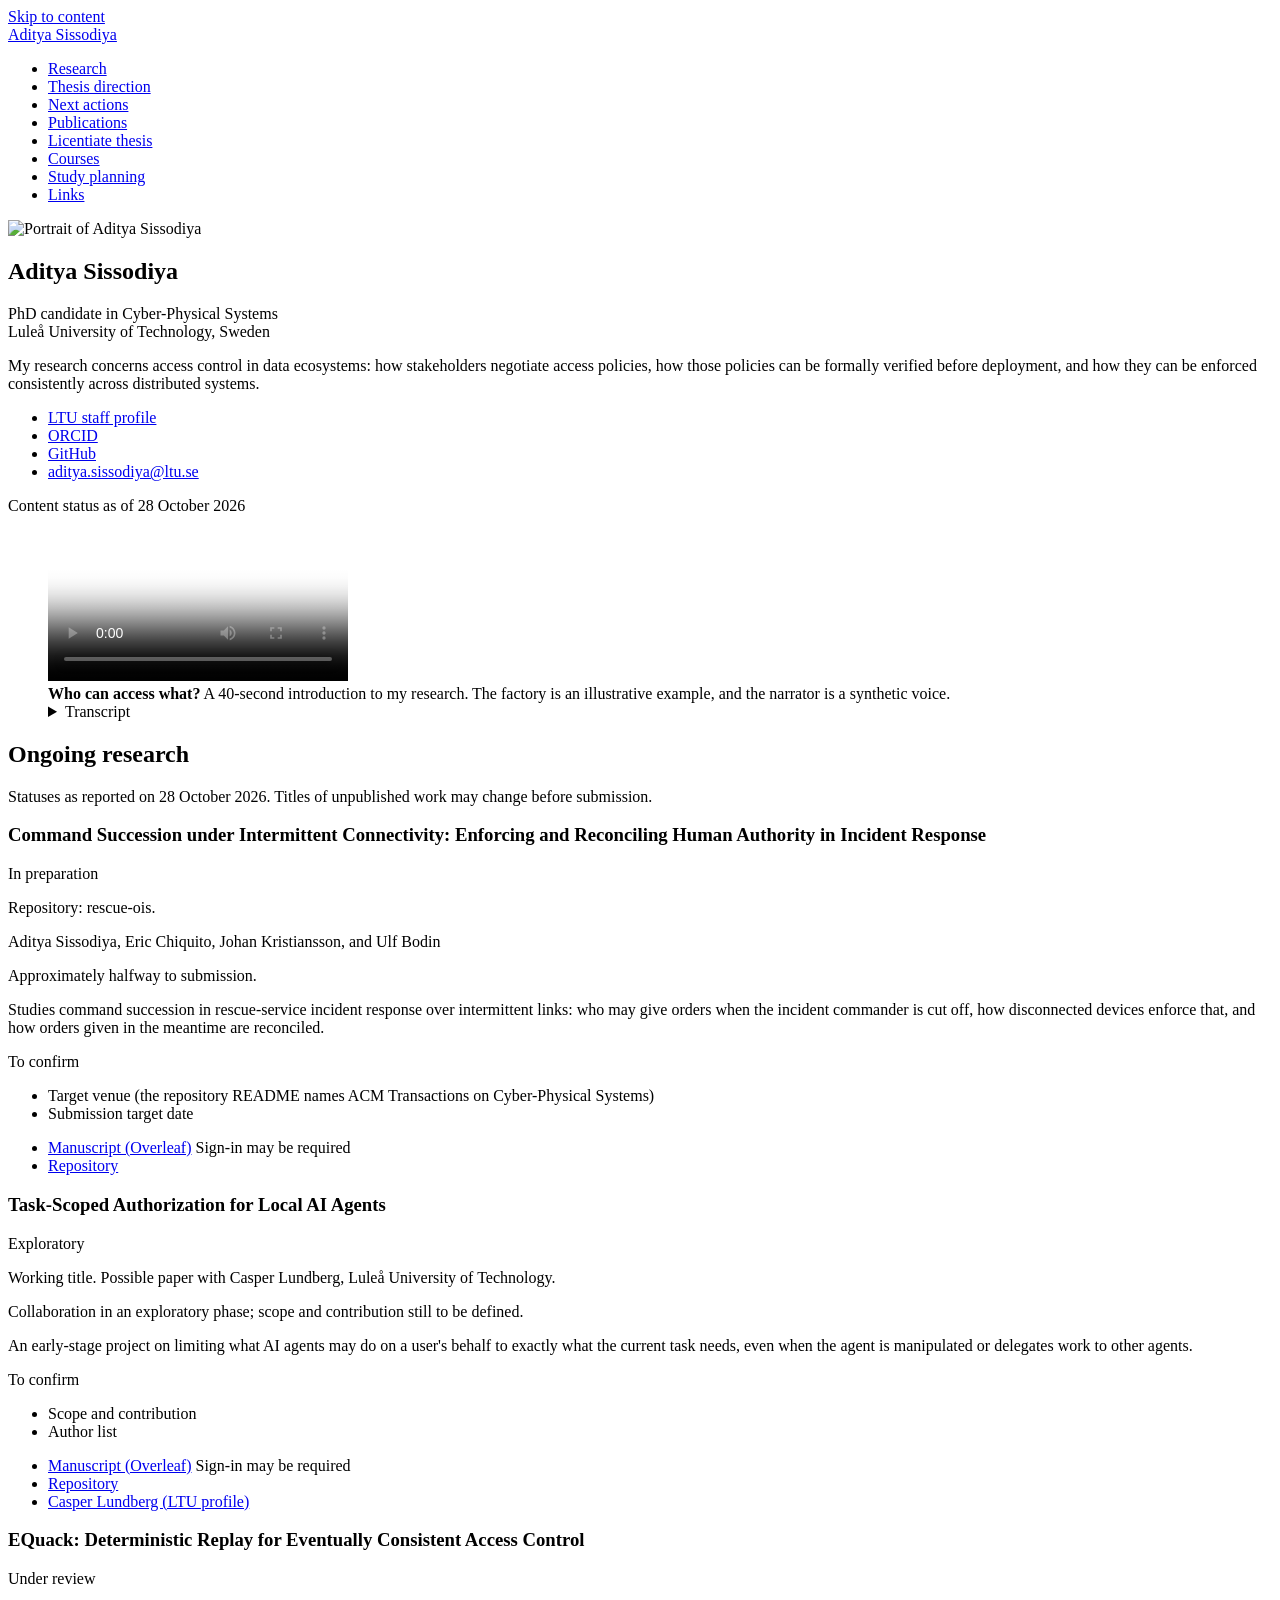
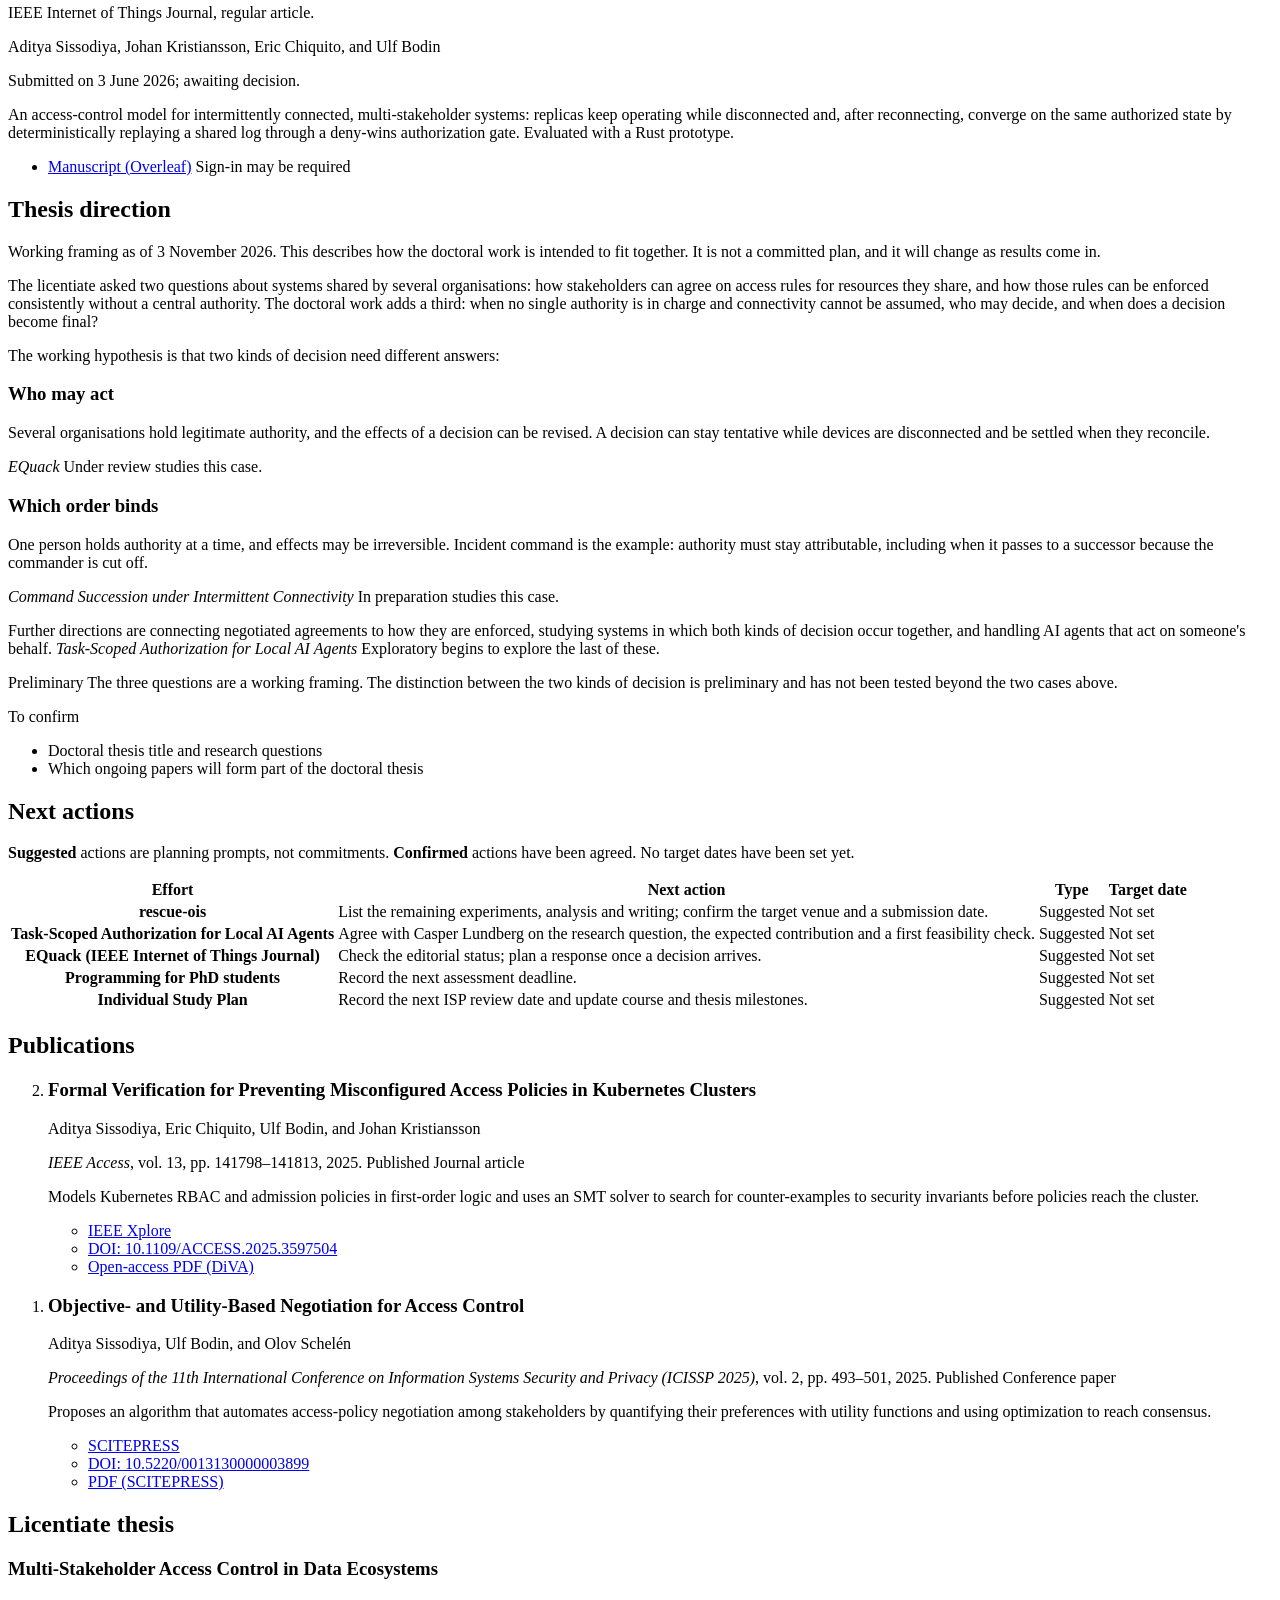
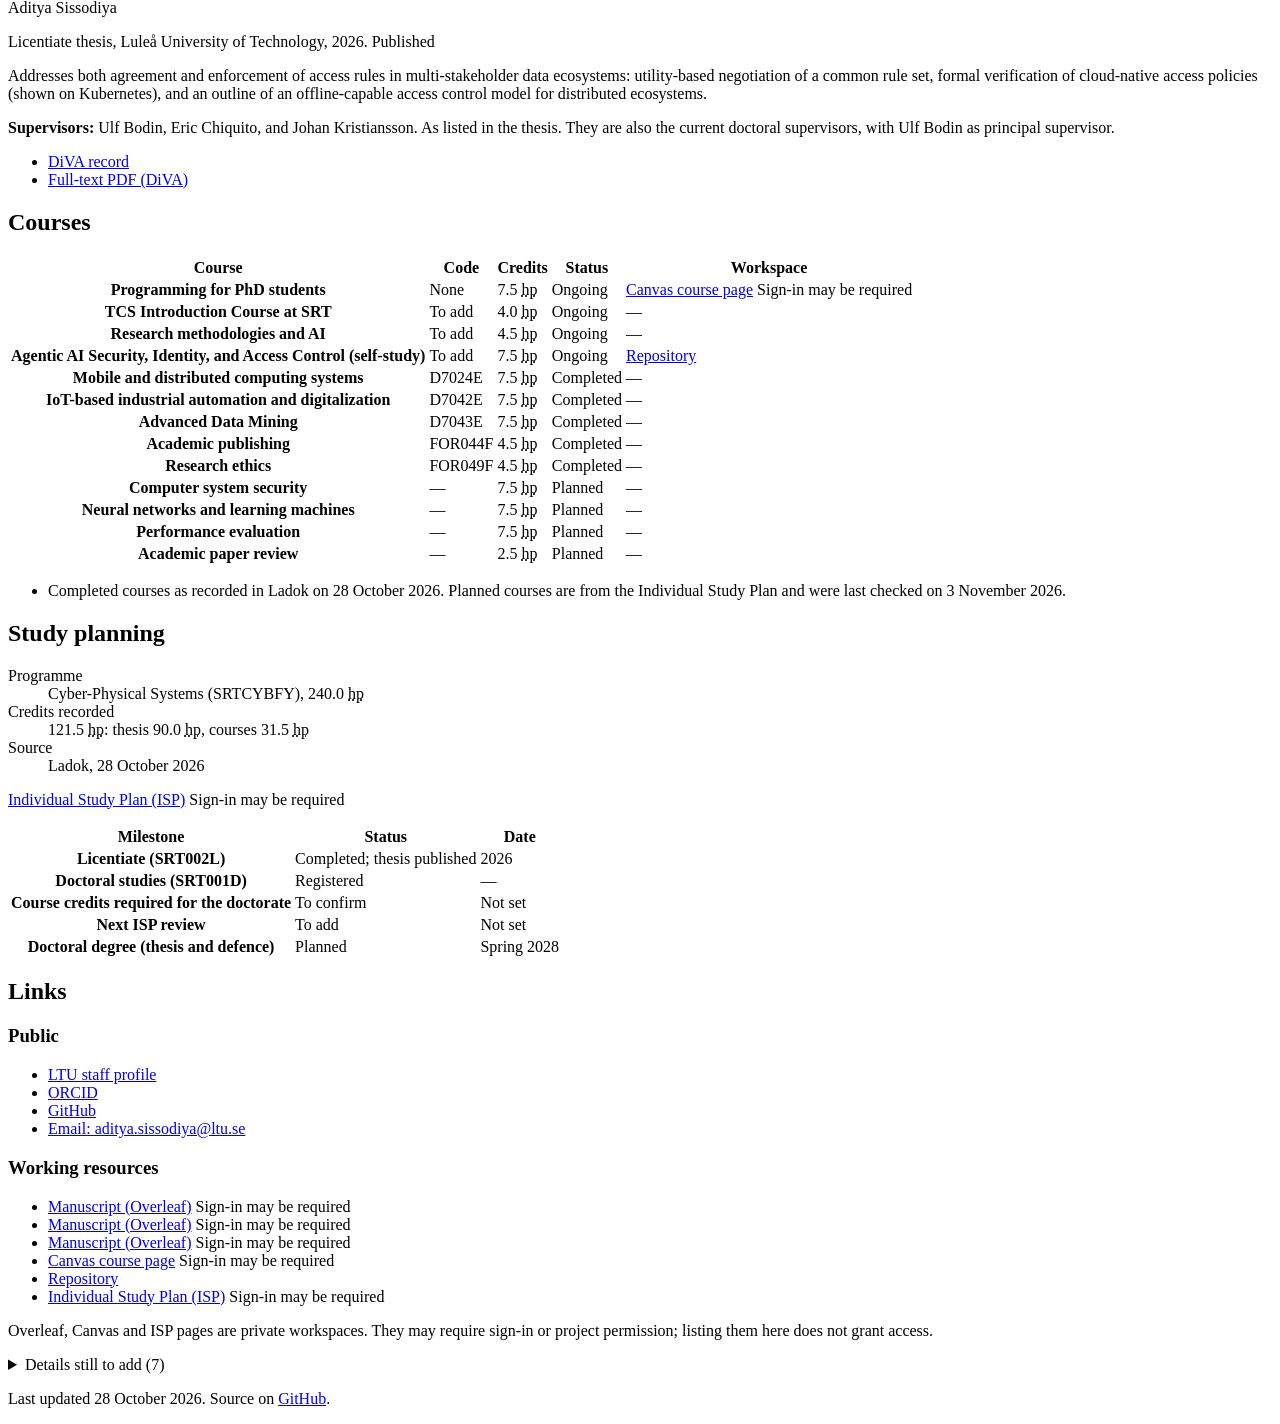
==== commit ef3a591d: "Deploy d8973ae" ====
--- a/index.html
+++ b/index.html
@@ -197,6 +197,27 @@
         <td data-label="Workspace"><a href="https://canvas.ltu.se/courses/27166" rel="noopener">Canvas course page</a> <span class="access">Sign-in may be required</span></td>
       </tr>
       <tr>
+        <th scope="row" data-label="Course">TCS Introduction Course at SRT</th>
+        <td data-label="Code"><span class="unknown">To add</span></td>
+        <td data-label="Credits">4.0&nbsp;<abbr title="higher education credits (1 hp = 1 ECTS credit)">hp</abbr></td>
+        <td data-label="Status"><span class="status status-ongoing">Ongoing</span></td>
+        <td data-label="Workspace" class="empty"><span class="meta">—</span></td>
+      </tr>
+      <tr>
+        <th scope="row" data-label="Course">Research methodologies and AI</th>
+        <td data-label="Code"><span class="unknown">To add</span></td>
+        <td data-label="Credits">4.5&nbsp;<abbr title="higher education credits (1 hp = 1 ECTS credit)">hp</abbr></td>
+        <td data-label="Status"><span class="status status-ongoing">Ongoing</span></td>
+        <td data-label="Workspace" class="empty"><span class="meta">—</span></td>
+      </tr>
+      <tr>
+        <th scope="row" data-label="Course">Agentic AI Security, Identity, and Access Control (self-study)</th>
+        <td data-label="Code"><span class="unknown">To add</span></td>
+        <td data-label="Credits">7.5&nbsp;<abbr title="higher education credits (1 hp = 1 ECTS credit)">hp</abbr></td>
+        <td data-label="Status"><span class="status status-ongoing">Ongoing</span></td>
+        <td data-label="Workspace"><a href="https://github.com/adityasissodiya/self-ml-course" rel="noopener">Repository</a></td>
+      </tr>
+      <tr>
         <th scope="row" data-label="Course">Mobile and distributed computing systems</th>
         <td data-label="Code">D7024E</td>
         <td data-label="Credits">7.5&nbsp;<abbr title="higher education credits (1 hp = 1 ECTS credit)">hp</abbr></td>
@@ -232,23 +253,9 @@
         <td data-label="Workspace" class="empty"><span class="meta">—</span></td>
       </tr>
       <tr>
-        <th scope="row" data-label="Course">TCS Introduction Course at SRT</th>
-        <td data-label="Code" class="empty"><span class="meta">—</span></td>
-        <td data-label="Credits">1.5&nbsp;<abbr title="higher education credits (1 hp = 1 ECTS credit)">hp</abbr></td>
-        <td data-label="Status"><span class="status status-todo">Planned</span></td>
-        <td data-label="Workspace" class="empty"><span class="meta">—</span></td>
-      </tr>
-      <tr>
         <th scope="row" data-label="Course">Computer system security</th>
         <td data-label="Code" class="empty"><span class="meta">—</span></td>
         <td data-label="Credits">7.5&nbsp;<abbr title="higher education credits (1 hp = 1 ECTS credit)">hp</abbr></td>
-        <td data-label="Status"><span class="status status-todo">Planned</span></td>
-        <td data-label="Workspace" class="empty"><span class="meta">—</span></td>
-      </tr>
-      <tr>
-        <th scope="row" data-label="Course">Digital Product Passports</th>
-        <td data-label="Code" class="empty"><span class="meta">—</span></td>
-        <td data-label="Credits">3.0&nbsp;<abbr title="higher education credits (1 hp = 1 ECTS credit)">hp</abbr></td>
         <td data-label="Status"><span class="status status-todo">Planned</span></td>
         <td data-label="Workspace" class="empty"><span class="meta">—</span></td>
       </tr>
@@ -272,13 +279,6 @@
         <td data-label="Credits">2.5&nbsp;<abbr title="higher education credits (1 hp = 1 ECTS credit)">hp</abbr></td>
         <td data-label="Status"><span class="status status-todo">Planned</span></td>
         <td data-label="Workspace" class="empty"><span class="meta">—</span></td>
-      </tr>
-      <tr>
-        <th scope="row" data-label="Course">Agentic AI Security, Identity, and Access Control (self-study)</th>
-        <td data-label="Code" class="empty"><span class="meta">—</span></td>
-        <td data-label="Credits">7.5&nbsp;<abbr title="higher education credits (1 hp = 1 ECTS credit)">hp</abbr></td>
-        <td data-label="Status"><span class="status status-todo">Planned</span></td>
-        <td data-label="Workspace"><a href="https://github.com/adityasissodiya/self-ml-course" rel="noopener">Repository</a></td>
       </tr>
     </tbody>
   </table>
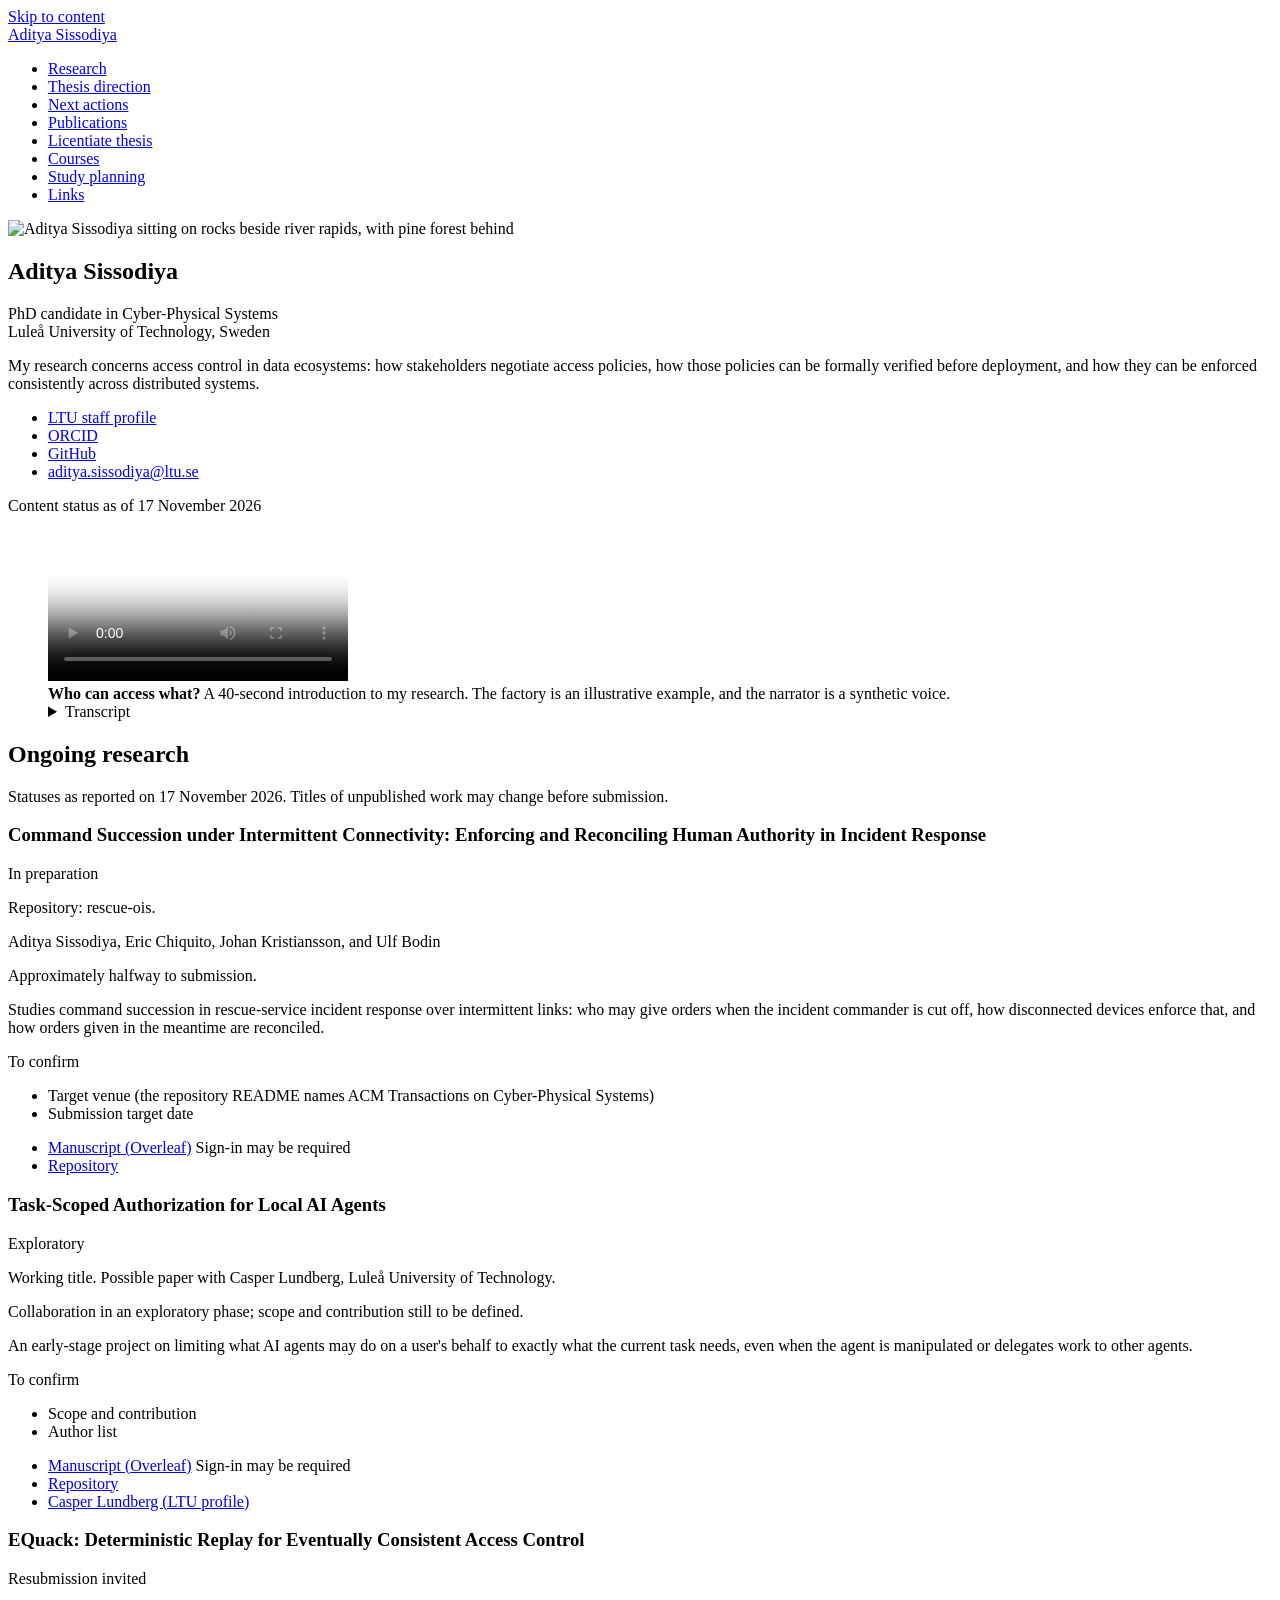
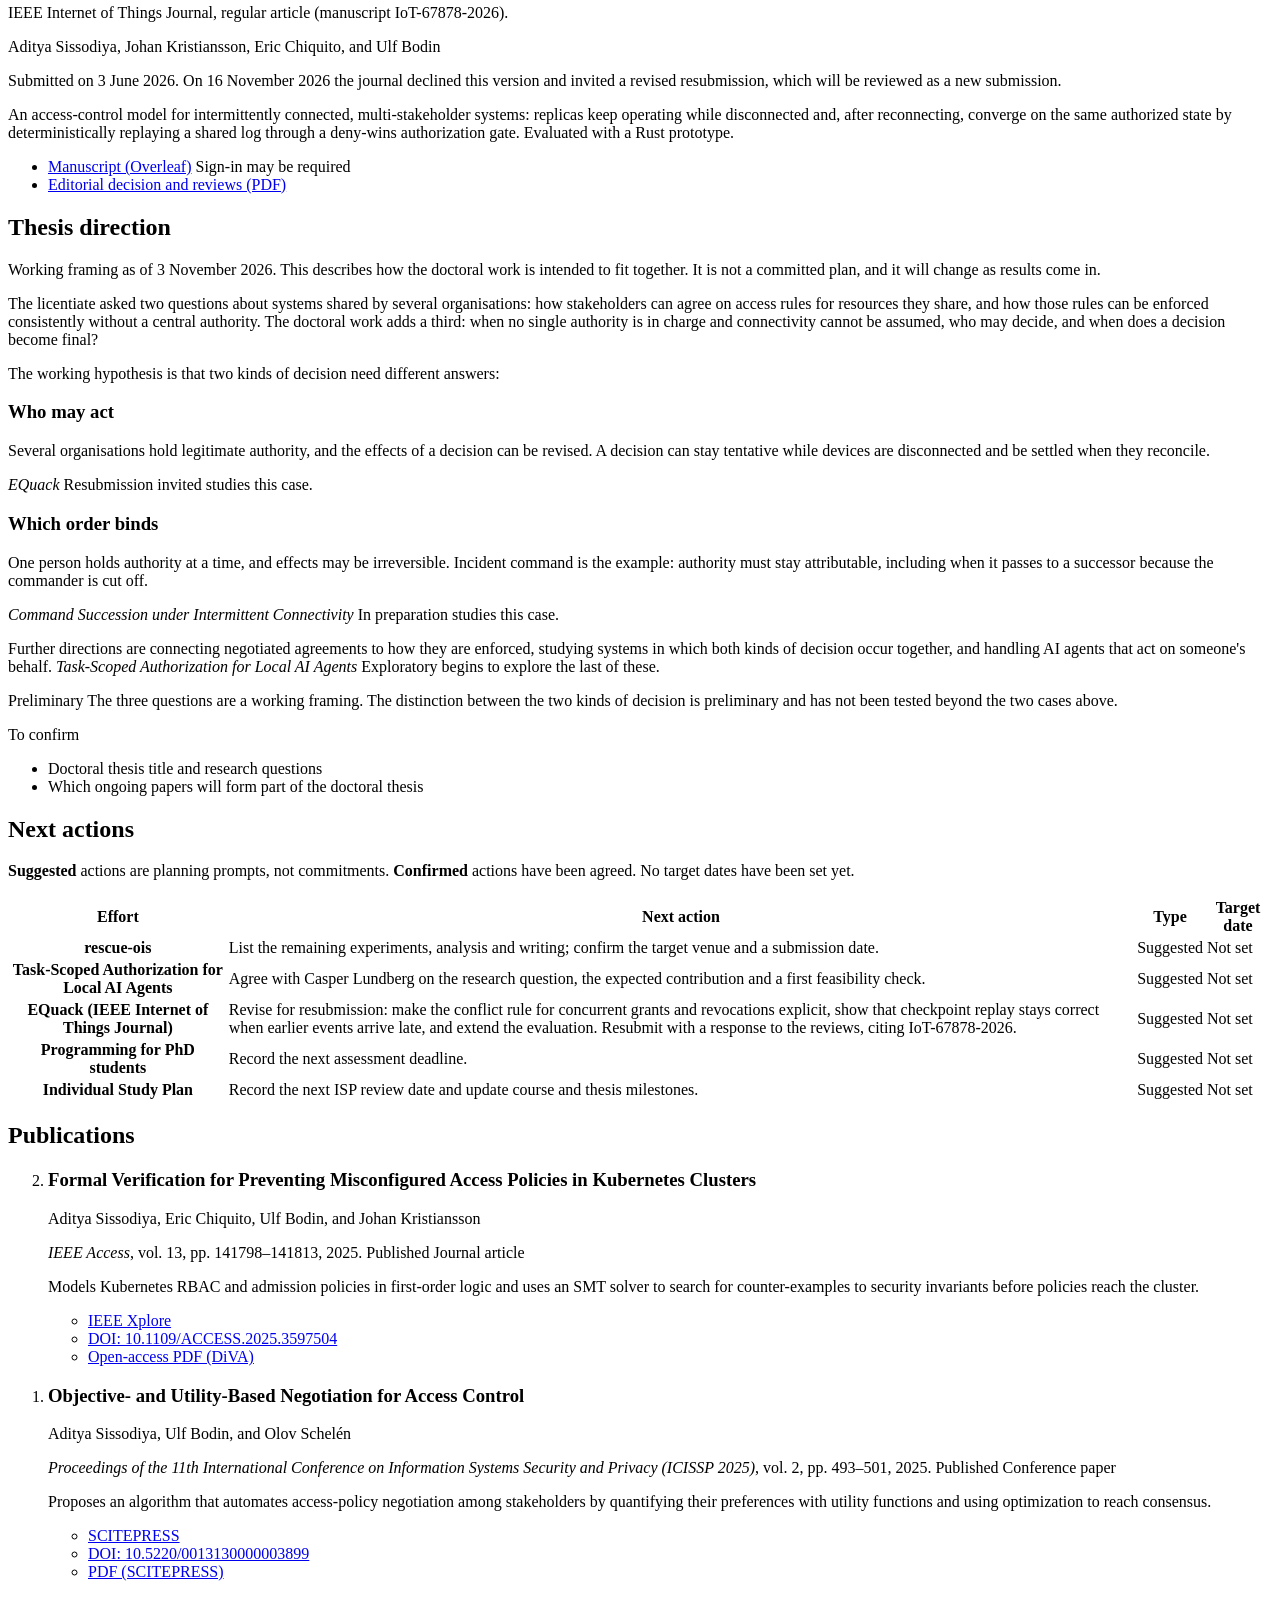
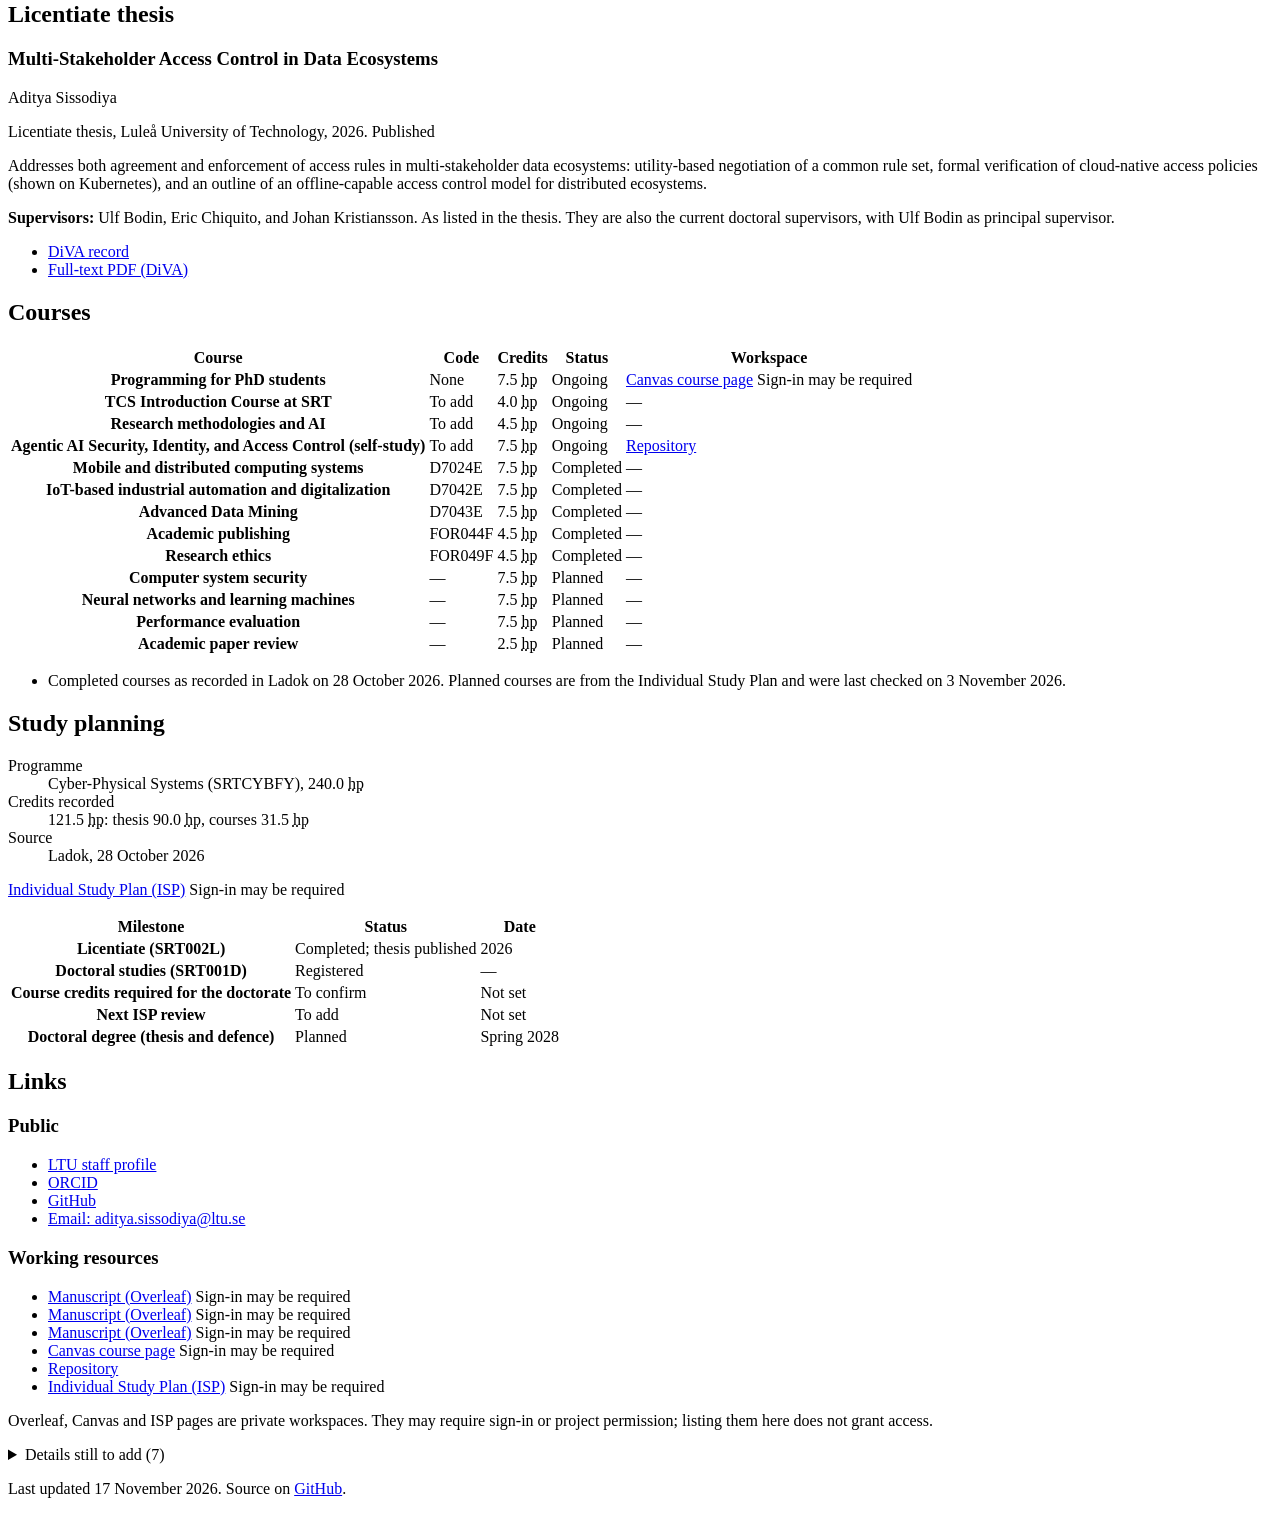
==== commit 82aae1e2: "Deploy 60a3f35" ====
--- a/index.html
+++ b/index.html
@@ -25,13 +25,13 @@
 <main id="main" class="wrap" tabindex="-1">
 
 <section class="profile has-video" aria-labelledby="name">
-  <img class="portrait" src="/adityasissodiya/assets/aditya.jpg" alt="Portrait of Aditya Sissodiya" width="480" height="480">
+  <img class="portrait" src="/adityasissodiya/assets/aditya.jpg" alt="Aditya Sissodiya sitting on rocks beside river rapids, with pine forest behind" width="480" height="480">
   <div class="profile-text">
   <h1 id="name">Aditya Sissodiya</h1>
   <p class="role">PhD candidate in Cyber-Physical Systems<br>Luleå University of Technology, Sweden</p>
   <p class="lede">My research concerns access control in data ecosystems: how stakeholders negotiate access policies, how those policies can be formally verified before deployment, and how they can be enforced consistently across distributed systems.</p>
   <ul class="profile-links"><li><a href="https://www.ltu.se/en/staff/a/aditya-sissodiya" rel="noopener">LTU staff profile</a></li><li><a href="https://orcid.org/0009-0009-9695-2308" rel="noopener">ORCID</a></li><li><a href="https://github.com/adityasissodiya" rel="noopener">GitHub</a></li><li><a href="mailto:aditya.sissodiya@ltu.se">aditya.sissodiya@ltu.se</a></li></ul>
-  <p class="updated">Content status as of <time datetime="2026-10-28">28 October 2026</time></p>
+  <p class="updated">Content status as of <time datetime="2026-11-17">17 November 2026</time></p>
   </div>
   
     <figure class="video">
@@ -45,7 +45,7 @@
 </section>
 <section id="research" aria-labelledby="research-h">
   <h2 id="research-h">Ongoing research</h2>
-  <p class="section-note">Statuses as reported on 28 October 2026. Titles of unpublished work may change before submission.</p>
+  <p class="section-note">Statuses as reported on 17 November 2026. Titles of unpublished work may change before submission.</p>
   <div class="cards">
   <article class="card">
     <div class="card-head">
@@ -76,15 +76,15 @@
   <article class="card">
     <div class="card-head">
       <h3>EQuack: Deterministic Replay for Eventually Consistent Access Control</h3>
-      <span class="status status-review">Under review</span>
-    </div>
-    <p class="meta">IEEE Internet of Things Journal, regular article.</p>
+      <span class="status status-preparation">Resubmission invited</span>
+    </div>
+    <p class="meta">IEEE Internet of Things Journal, regular article (manuscript IoT-67878-2026).</p>
     <p class="authors">Aditya Sissodiya, Johan Kristiansson, Eric Chiquito, and Ulf Bodin</p>
-    <p>Submitted on 3 June 2026; awaiting decision.</p>
+    <p>Submitted on 3 June 2026. On 16 November 2026 the journal declined this version and invited a revised resubmission, which will be reviewed as a new submission.</p>
     <p>An access-control model for intermittently connected, multi-stakeholder systems: replicas keep operating while disconnected and, after reconnecting, converge on the same authorized state by deterministically replaying a shared log through a deny-wins authorization gate. Evaluated with a Rust prototype.</p>
     
     
-    <ul class="links"><li><a href="https://www.overleaf.com/project/69b3cbba0af437217d33f8dd" rel="noopener">Manuscript (Overleaf)</a> <span class="access">Sign-in may be required</span></li></ul>
+    <ul class="links"><li><a href="https://www.overleaf.com/project/69b3cbba0af437217d33f8dd" rel="noopener">Manuscript (Overleaf)</a> <span class="access">Sign-in may be required</span></li><li><a href="/adityasissodiya/assets/docs/equack-iotj-decision-2026-11-16.pdf">Editorial decision and reviews (PDF)</a></li></ul>
   </article>
   </div>
 </section>
@@ -97,7 +97,7 @@
     <article class="card">
       <h3>Who may act</h3>
       <p>Several organisations hold legitimate authority, and the effects of a decision can be revised. A decision can stay tentative while devices are disconnected and be settled when they reconcile.</p>
-      <p class="paper"><cite>EQuack</cite> <span class="status status-review">Under review</span> studies this case.</p>
+      <p class="paper"><cite>EQuack</cite> <span class="status status-preparation">Resubmission invited</span> studies this case.</p>
     </article>
     <article class="card">
       <h3>Which order binds</h3>
@@ -130,7 +130,7 @@
       </tr>
       <tr>
         <th scope="row" data-label="Effort">EQuack (IEEE Internet of Things Journal)</th>
-        <td data-label="Next action">Check the editorial status; plan a response once a decision arrives.</td>
+        <td data-label="Next action">Revise for resubmission: make the conflict rule for concurrent grants and revocations explicit, show that checkpoint replay stays correct when earlier events arrive late, and extend the evaluation. Resubmit with a response to the reviews, citing IoT-67878-2026.</td>
         <td data-label="Type"><span class="kind kind-suggested">Suggested</span></td>
         <td data-label="Target date"><span class="unknown">Not set</span></td>
       </tr>
@@ -347,7 +347,7 @@
 </main>
 <footer class="site-footer">
   <div class="wrap">
-    <p>Last updated <time datetime="2026-10-28">28 October 2026</time>.
+    <p>Last updated <time datetime="2026-11-17">17 November 2026</time>.
     Source on <a href="https://github.com/adityasissodiya/adityasissodiya">GitHub</a>.</p>
   </div>
 </footer>
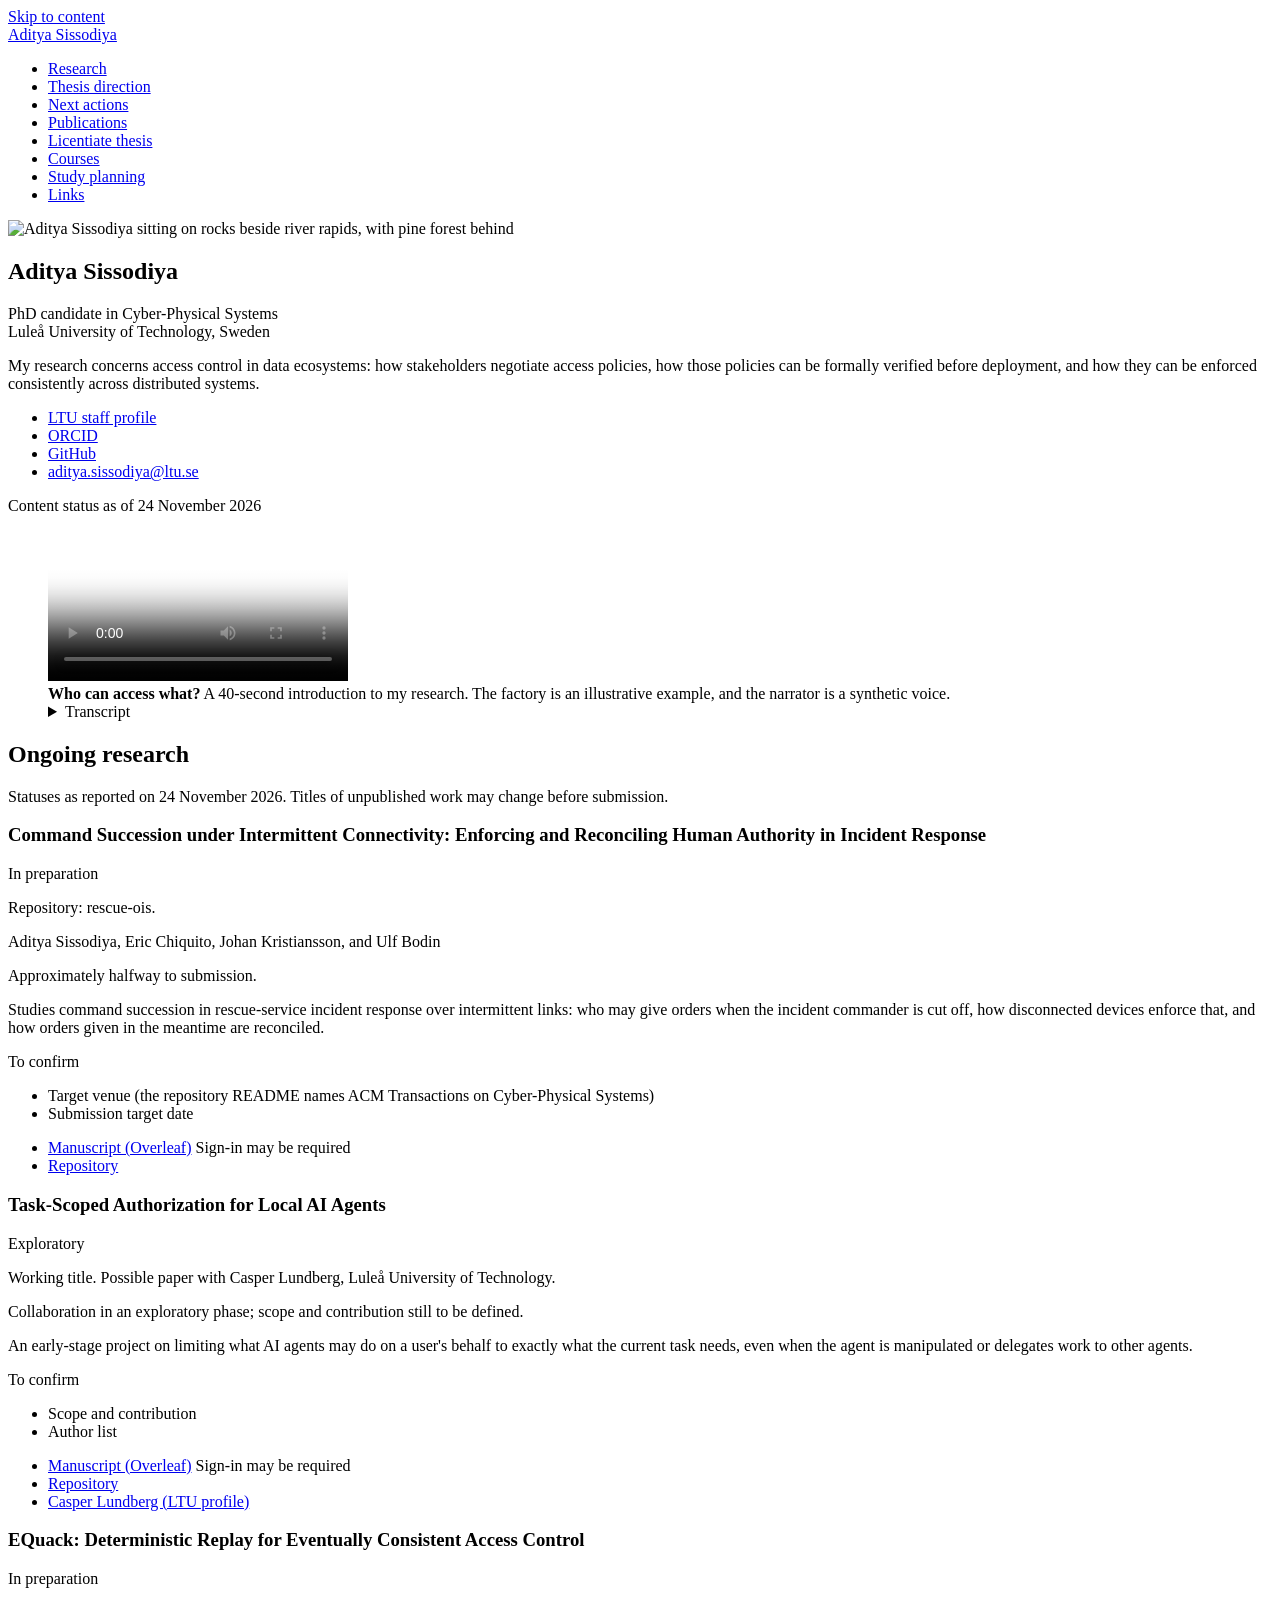
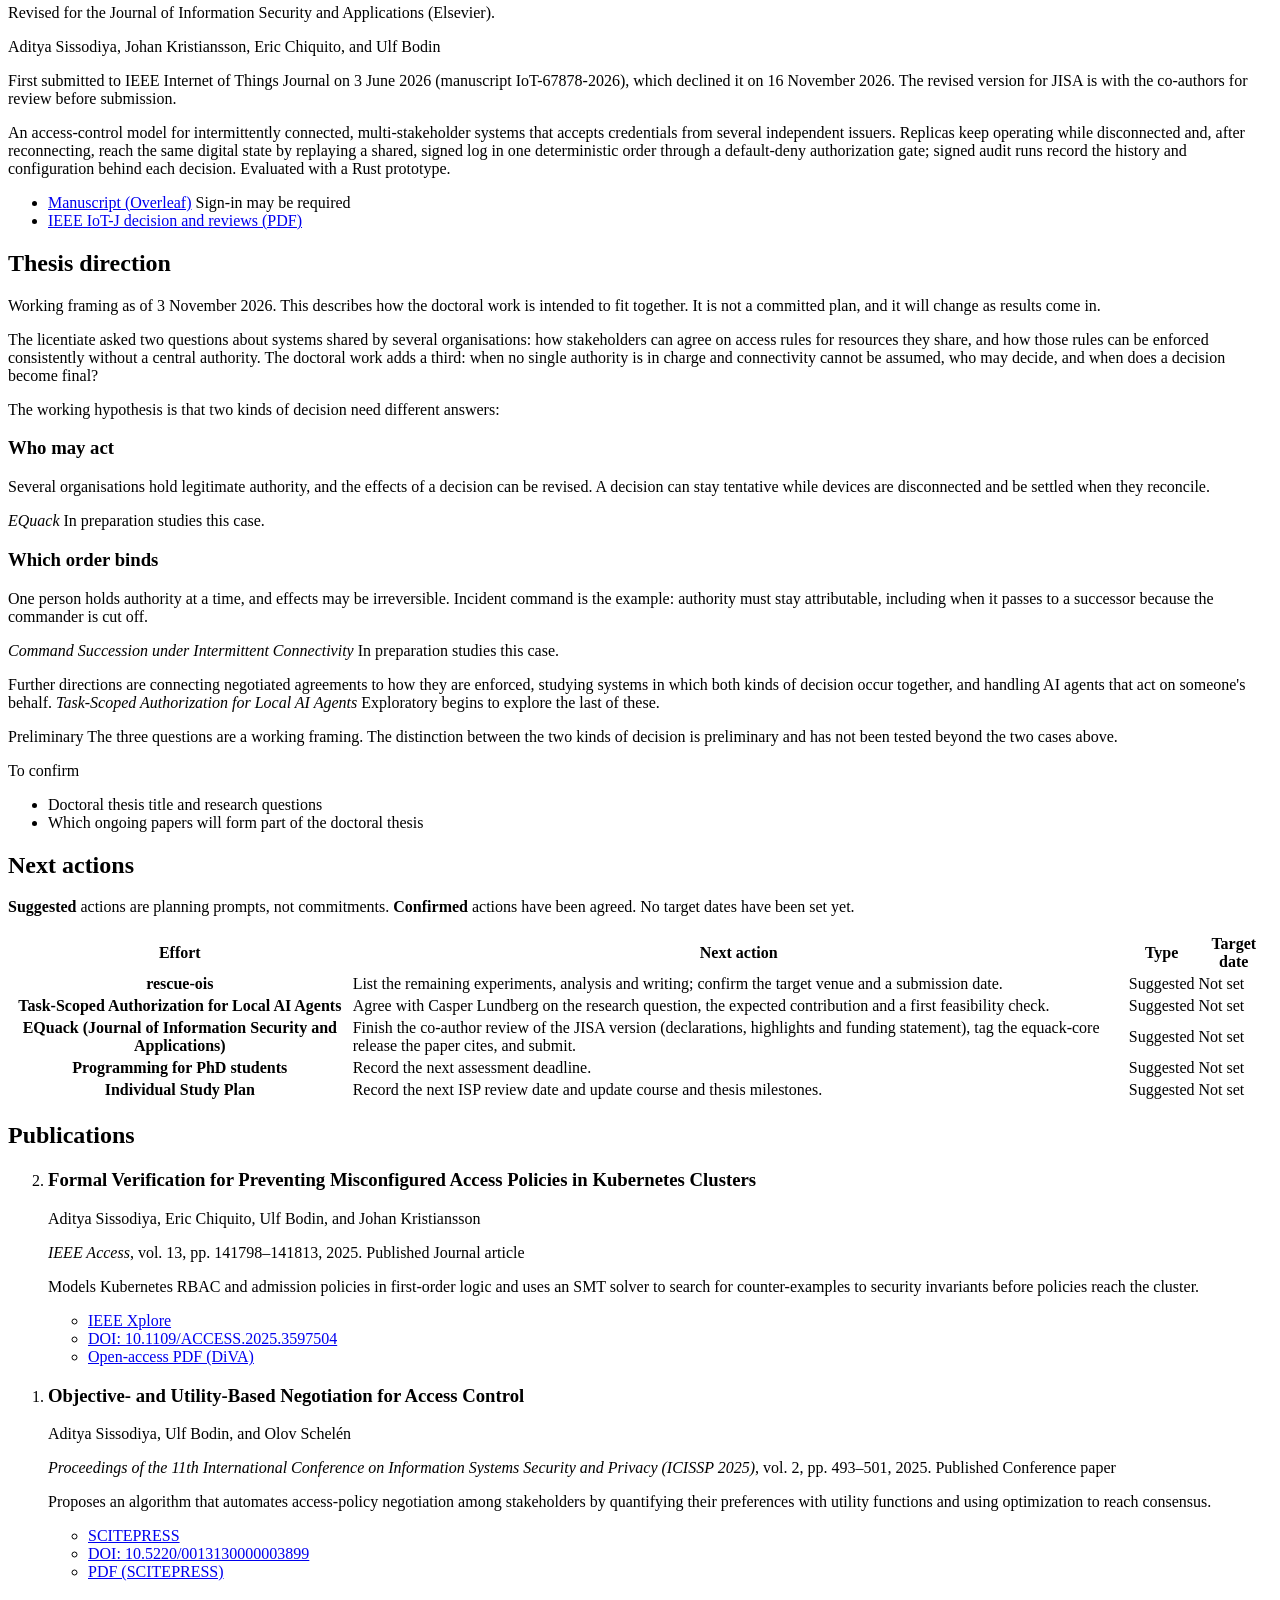
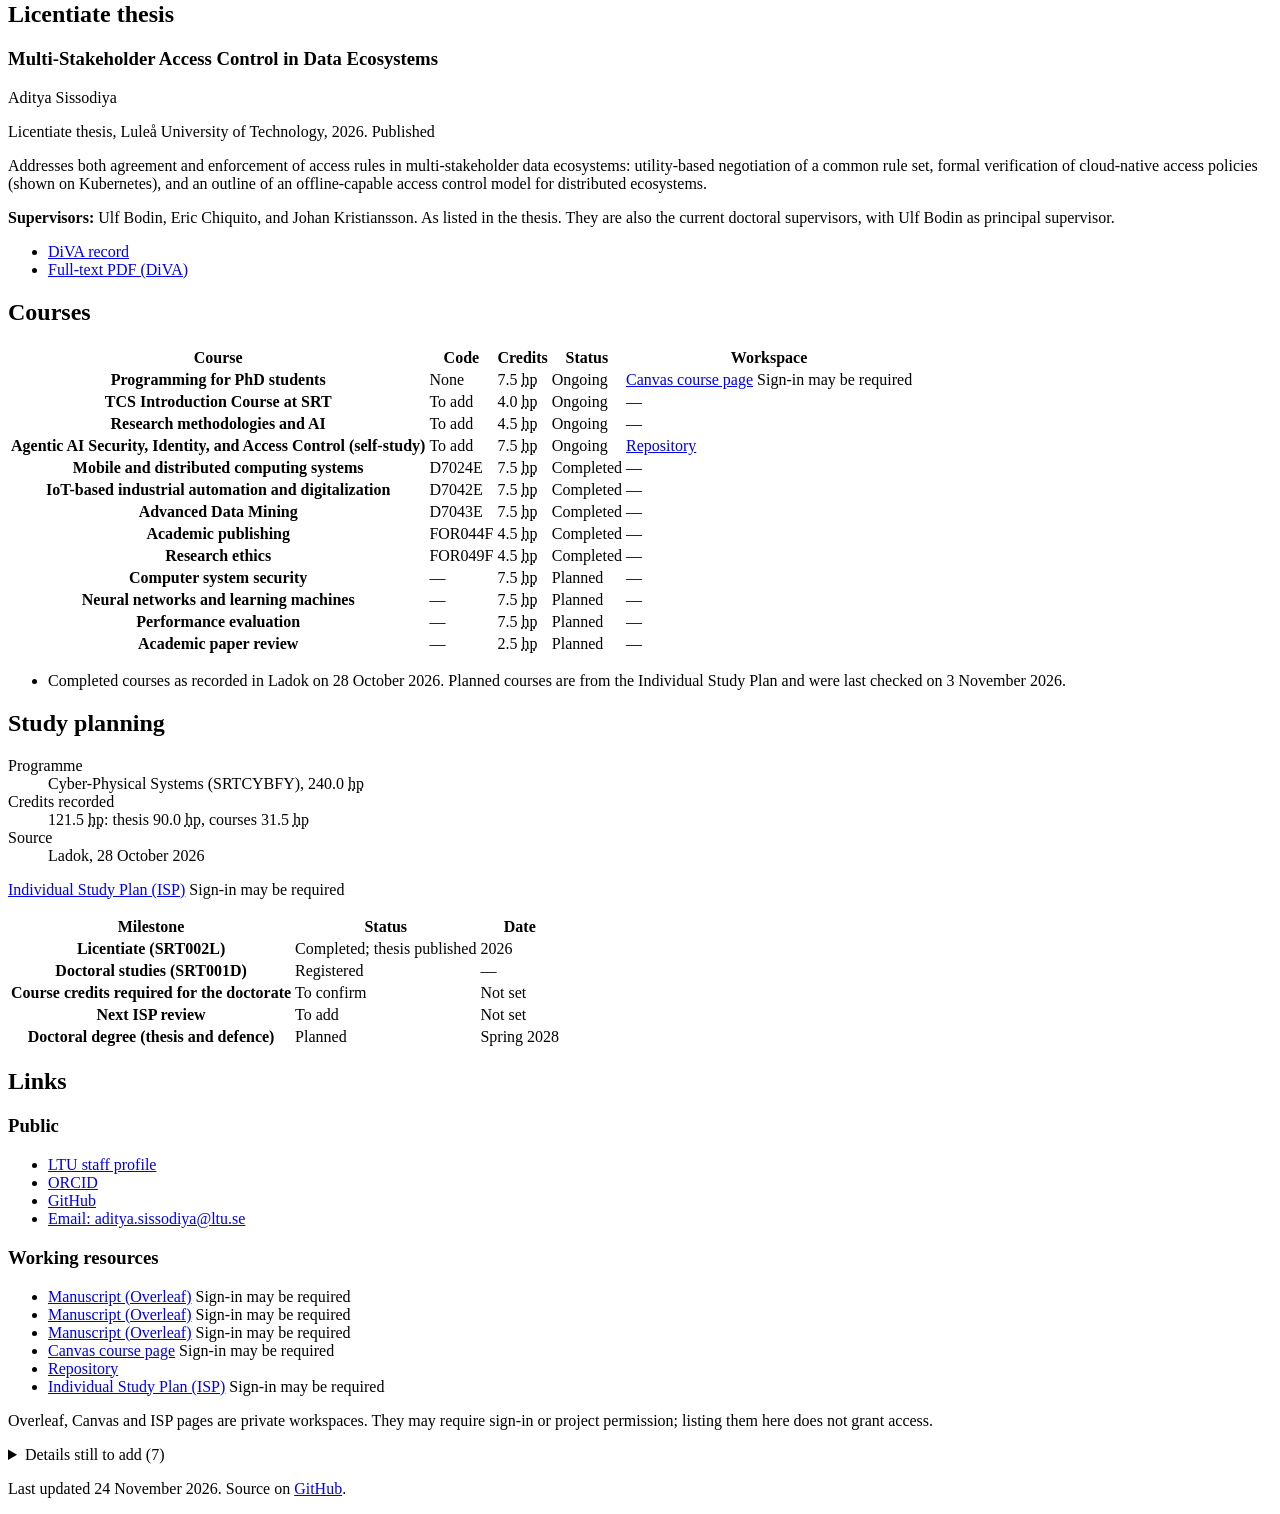
==== commit c181c514: "Deploy 9b9baf8" ====
--- a/index.html
+++ b/index.html
@@ -31,7 +31,7 @@
   <p class="role">PhD candidate in Cyber-Physical Systems<br>Luleå University of Technology, Sweden</p>
   <p class="lede">My research concerns access control in data ecosystems: how stakeholders negotiate access policies, how those policies can be formally verified before deployment, and how they can be enforced consistently across distributed systems.</p>
   <ul class="profile-links"><li><a href="https://www.ltu.se/en/staff/a/aditya-sissodiya" rel="noopener">LTU staff profile</a></li><li><a href="https://orcid.org/0009-0009-9695-2308" rel="noopener">ORCID</a></li><li><a href="https://github.com/adityasissodiya" rel="noopener">GitHub</a></li><li><a href="mailto:aditya.sissodiya@ltu.se">aditya.sissodiya@ltu.se</a></li></ul>
-  <p class="updated">Content status as of <time datetime="2026-11-17">17 November 2026</time></p>
+  <p class="updated">Content status as of <time datetime="2026-11-24">24 November 2026</time></p>
   </div>
   
     <figure class="video">
@@ -45,7 +45,7 @@
 </section>
 <section id="research" aria-labelledby="research-h">
   <h2 id="research-h">Ongoing research</h2>
-  <p class="section-note">Statuses as reported on 17 November 2026. Titles of unpublished work may change before submission.</p>
+  <p class="section-note">Statuses as reported on 24 November 2026. Titles of unpublished work may change before submission.</p>
   <div class="cards">
   <article class="card">
     <div class="card-head">
@@ -76,15 +76,15 @@
   <article class="card">
     <div class="card-head">
       <h3>EQuack: Deterministic Replay for Eventually Consistent Access Control</h3>
-      <span class="status status-preparation">Resubmission invited</span>
-    </div>
-    <p class="meta">IEEE Internet of Things Journal, regular article (manuscript IoT-67878-2026).</p>
+      <span class="status status-preparation">In preparation</span>
+    </div>
+    <p class="meta">Revised for the Journal of Information Security and Applications (Elsevier).</p>
     <p class="authors">Aditya Sissodiya, Johan Kristiansson, Eric Chiquito, and Ulf Bodin</p>
-    <p>Submitted on 3 June 2026. On 16 November 2026 the journal declined this version and invited a revised resubmission, which will be reviewed as a new submission.</p>
-    <p>An access-control model for intermittently connected, multi-stakeholder systems: replicas keep operating while disconnected and, after reconnecting, converge on the same authorized state by deterministically replaying a shared log through a deny-wins authorization gate. Evaluated with a Rust prototype.</p>
-    
-    
-    <ul class="links"><li><a href="https://www.overleaf.com/project/69b3cbba0af437217d33f8dd" rel="noopener">Manuscript (Overleaf)</a> <span class="access">Sign-in may be required</span></li><li><a href="/adityasissodiya/assets/docs/equack-iotj-decision-2026-11-16.pdf">Editorial decision and reviews (PDF)</a></li></ul>
+    <p>First submitted to IEEE Internet of Things Journal on 3 June 2026 (manuscript IoT-67878-2026), which declined it on 16 November 2026. The revised version for JISA is with the co-authors for review before submission.</p>
+    <p>An access-control model for intermittently connected, multi-stakeholder systems that accepts credentials from several independent issuers. Replicas keep operating while disconnected and, after reconnecting, reach the same digital state by replaying a shared, signed log in one deterministic order through a default-deny authorization gate; signed audit runs record the history and configuration behind each decision. Evaluated with a Rust prototype.</p>
+    
+    
+    <ul class="links"><li><a href="https://www.overleaf.com/project/6b054ab107f8711ef8a75aaf" rel="noopener">Manuscript (Overleaf)</a> <span class="access">Sign-in may be required</span></li><li><a href="/adityasissodiya/assets/docs/equack-iotj-decision-2026-11-16.pdf">IEEE IoT-J decision and reviews (PDF)</a></li></ul>
   </article>
   </div>
 </section>
@@ -97,7 +97,7 @@
     <article class="card">
       <h3>Who may act</h3>
       <p>Several organisations hold legitimate authority, and the effects of a decision can be revised. A decision can stay tentative while devices are disconnected and be settled when they reconcile.</p>
-      <p class="paper"><cite>EQuack</cite> <span class="status status-preparation">Resubmission invited</span> studies this case.</p>
+      <p class="paper"><cite>EQuack</cite> <span class="status status-preparation">In preparation</span> studies this case.</p>
     </article>
     <article class="card">
       <h3>Which order binds</h3>
@@ -129,8 +129,8 @@
         <td data-label="Target date"><span class="unknown">Not set</span></td>
       </tr>
       <tr>
-        <th scope="row" data-label="Effort">EQuack (IEEE Internet of Things Journal)</th>
-        <td data-label="Next action">Revise for resubmission: make the conflict rule for concurrent grants and revocations explicit, show that checkpoint replay stays correct when earlier events arrive late, and extend the evaluation. Resubmit with a response to the reviews, citing IoT-67878-2026.</td>
+        <th scope="row" data-label="Effort">EQuack (Journal of Information Security and Applications)</th>
+        <td data-label="Next action">Finish the co-author review of the JISA version (declarations, highlights and funding statement), tag the equack-core release the paper cites, and submit.</td>
         <td data-label="Type"><span class="kind kind-suggested">Suggested</span></td>
         <td data-label="Target date"><span class="unknown">Not set</span></td>
       </tr>
@@ -335,7 +335,7 @@
     </div>
     <div>
       <h3>Working resources</h3>
-      <ul class="links vertical"><li><a href="https://www.overleaf.com/project/6ae06464e4b8980fcb502764" rel="noopener">Manuscript (Overleaf)</a> <span class="access">Sign-in may be required</span></li><li><a href="https://www.overleaf.com/project/6ae21acd32ebf99439df3204" rel="noopener">Manuscript (Overleaf)</a> <span class="access">Sign-in may be required</span></li><li><a href="https://www.overleaf.com/project/69b3cbba0af437217d33f8dd" rel="noopener">Manuscript (Overleaf)</a> <span class="access">Sign-in may be required</span></li><li><a href="https://canvas.ltu.se/courses/27166" rel="noopener">Canvas course page</a> <span class="access">Sign-in may be required</span></li><li><a href="https://github.com/adityasissodiya/self-ml-course" rel="noopener">Repository</a></li><li><a href="https://ltu-isp.ltu.se/isp/studyplan/studyPlan?i=10624" rel="noopener">Individual Study Plan (ISP)</a> <span class="access">Sign-in may be required</span></li></ul>
+      <ul class="links vertical"><li><a href="https://www.overleaf.com/project/6ae06464e4b8980fcb502764" rel="noopener">Manuscript (Overleaf)</a> <span class="access">Sign-in may be required</span></li><li><a href="https://www.overleaf.com/project/6ae21acd32ebf99439df3204" rel="noopener">Manuscript (Overleaf)</a> <span class="access">Sign-in may be required</span></li><li><a href="https://www.overleaf.com/project/6b054ab107f8711ef8a75aaf" rel="noopener">Manuscript (Overleaf)</a> <span class="access">Sign-in may be required</span></li><li><a href="https://canvas.ltu.se/courses/27166" rel="noopener">Canvas course page</a> <span class="access">Sign-in may be required</span></li><li><a href="https://github.com/adityasissodiya/self-ml-course" rel="noopener">Repository</a></li><li><a href="https://ltu-isp.ltu.se/isp/studyplan/studyPlan?i=10624" rel="noopener">Individual Study Plan (ISP)</a> <span class="access">Sign-in may be required</span></li></ul>
       <p class="meta">Overleaf, Canvas and ISP pages are private workspaces. They may require sign-in or project permission; listing them here does not grant access.</p>
     </div>
   </div>
@@ -347,7 +347,7 @@
 </main>
 <footer class="site-footer">
   <div class="wrap">
-    <p>Last updated <time datetime="2026-11-17">17 November 2026</time>.
+    <p>Last updated <time datetime="2026-11-24">24 November 2026</time>.
     Source on <a href="https://github.com/adityasissodiya/adityasissodiya">GitHub</a>.</p>
   </div>
 </footer>
